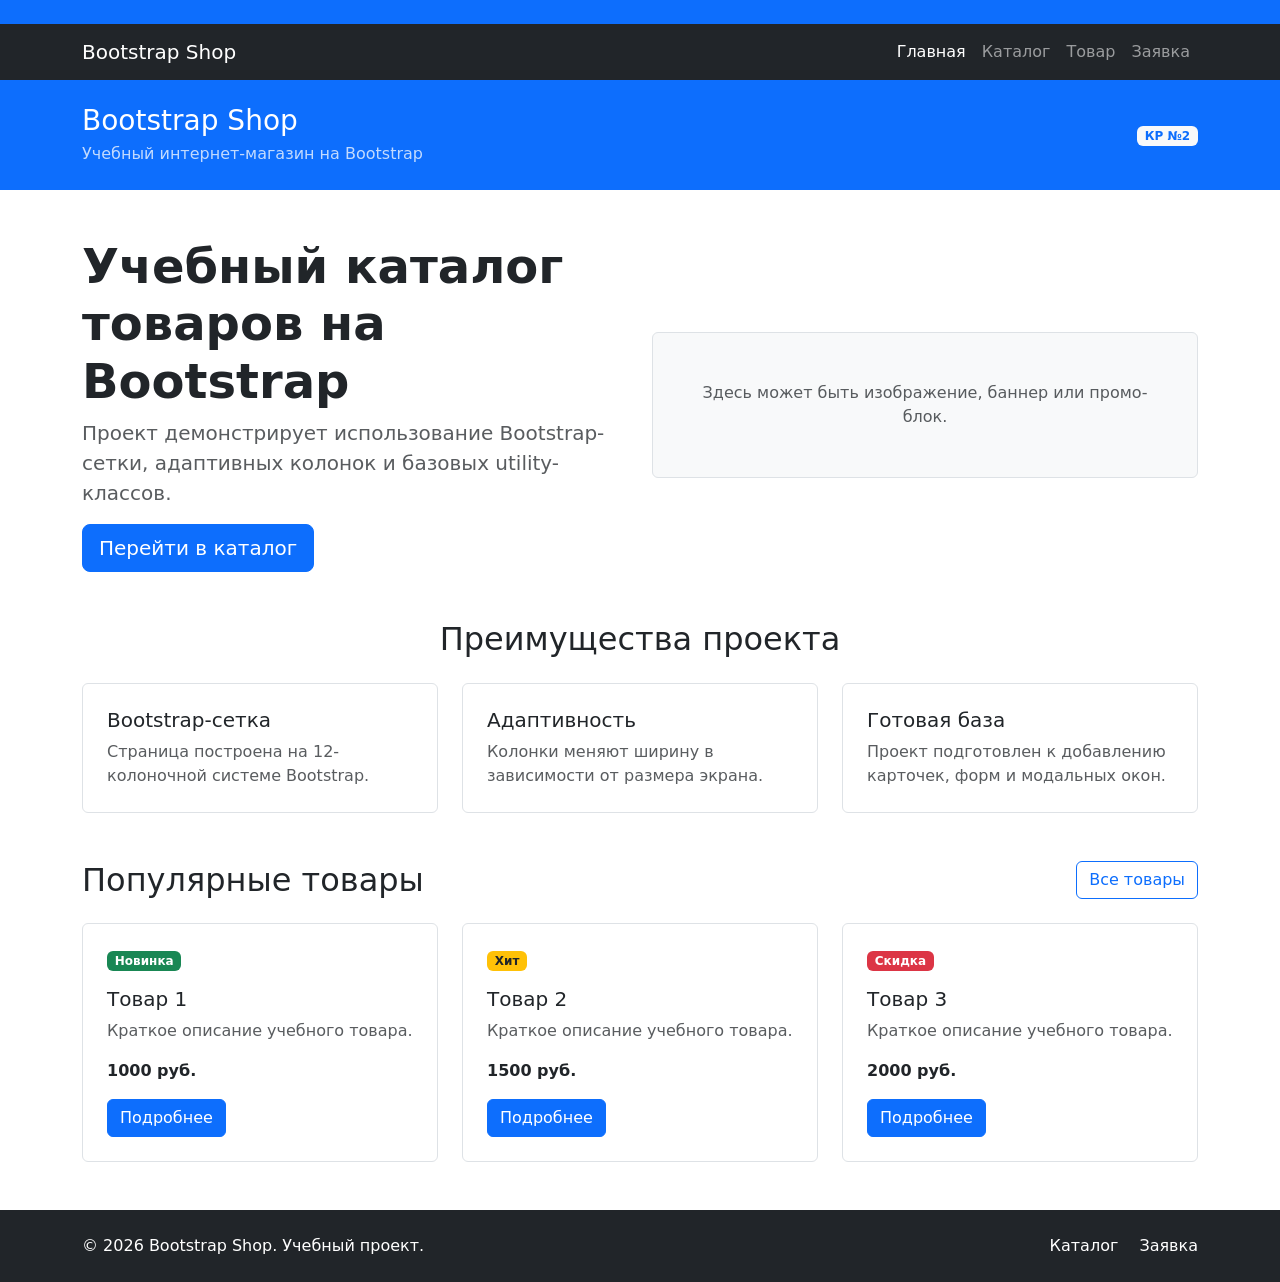
==== index.html @ 96092f1b "feat: initial commit" ====
<!DOCTYPE html>
<html lang="ru">
<head>
  <meta charset="UTF-8">
  <meta name="viewport" content="width=device-width, initial-scale=1.0">
  <title>Главная — Bootstrap Shop</title>

  <link
    href="https://cdn.jsdelivr.net/npm/bootstrap@5.3.3/dist/css/bootstrap.min.css"
    rel="stylesheet"
  >
  <link rel="stylesheet" href="css/custom.css">
</head>
<body>
  <header class="bg-primary text-white py-4">
    <!-- Навигация -->
    <nav class="navbar navbar-expand-lg navbar-dark bg-dark mb-4">
      <div class="container">
        <a class="navbar-brand" href="index.html">Bootstrap Shop</a>

        <button
          class="navbar-toggler"
          type="button"
          data-bs-toggle="collapse"
          data-bs-target="#mainNavbar"
          aria-controls="mainNavbar"
          aria-expanded="false"
          aria-label="Переключить навигацию"
        >
          <span class="navbar-toggler-icon"></span>
        </button>

        <div class="collapse navbar-collapse" id="mainNavbar">
          <ul class="navbar-nav ms-auto">
            <li class="nav-item">
              <a class="nav-link active" aria-current="page" href="index.html">
                Главная
              </a>
            </li>
            <li class="nav-item">
              <a class="nav-link" href="catalog.html">Каталог</a>
            </li>
            <li class="nav-item">
              <a class="nav-link" href="product.html">Товар</a>
            </li>
            <li class="nav-item">
              <a class="nav-link" href="order.html">Заявка</a>
            </li>
          </ul>
        </div>
      </div>
    </nav>

    <!-- Заголовок шапки -->
    <div class="container">
      <div class="row align-items-center">
        <div class="col-12 col-md-8">
          <h1 class="h3 mb-1">Bootstrap Shop</h1>
          <p class="mb-0 opacity-75">
            Учебный интернет-магазин на Bootstrap
          </p>
        </div>

        <div class="col-12 col-md-4 text-md-end mt-3 mt-md-0">
          <span class="badge bg-light text-primary">
            КР №2
          </span>
        </div>
      </div>
    </div>
  </header>

  <main>
    <section class="container my-5">
      <div class="row align-items-center g-4">
        <div class="col-12 col-lg-6">
          <h2 class="display-5 fw-bold">
            Учебный каталог товаров на Bootstrap
          </h2>
          <p class="lead text-muted">
            Проект демонстрирует использование Bootstrap-сетки,
            адаптивных колонок и базовых utility-классов.
          </p>
          <a class="btn btn-primary btn-lg" href="catalog.html">
            Перейти в каталог
          </a>
        </div>

        <div class="col-12 col-lg-6">
          <div class="p-5 bg-light border rounded text-center">
            <p class="mb-0 text-muted">
              Здесь может быть изображение, баннер или промо-блок.
            </p>
          </div>
        </div>
      </div>
    </section>

    <section class="container my-5">
      <h2 class="text-center mb-4">Преимущества проекта</h2>

      <div class="row g-4">
        <div class="col-12 col-md-4">
          <div class="p-4 border rounded h-100 bg-white">
            <h3 class="h5">Bootstrap-сетка</h3>
            <p class="mb-0 text-muted">
              Страница построена на 12-колоночной системе Bootstrap.
            </p>
          </div>
        </div>

        <div class="col-12 col-md-4">
          <div class="p-4 border rounded h-100 bg-white">
            <h3 class="h5">Адаптивность</h3>
            <p class="mb-0 text-muted">
              Колонки меняют ширину в зависимости от размера экрана.
            </p>
          </div>
        </div>

        <div class="col-12 col-md-4">
          <div class="p-4 border rounded h-100 bg-white">
            <h3 class="h5">Готовая база</h3>
            <p class="mb-0 text-muted">
              Проект подготовлен к добавлению карточек, форм и модальных окон.
            </p>
          </div>
        </div>
      </div>
    </section>

    <section class="container my-5">
      <div class="d-flex justify-content-between align-items-center mb-4">
        <h2 class="mb-0">Популярные товары</h2>
        <a class="btn btn-outline-primary" href="catalog.html">
          Все товары
        </a>
      </div>

      <div class="row g-4">
        <div class="col-12 col-md-6 col-lg-4">
          <div class="border rounded h-100 p-4">
            <span class="badge bg-success mb-3">Новинка</span>
            <h3 class="h5">Товар 1</h3>
            <p class="text-muted">
              Краткое описание учебного товара.
            </p>
            <p class="fw-bold mb-3">1000 руб.</p>
            <a class="btn btn-primary" href="product.html">
              Подробнее
            </a>
          </div>
        </div>

        <div class="col-12 col-md-6 col-lg-4">
          <div class="border rounded h-100 p-4">
            <span class="badge bg-warning text-dark mb-3">Хит</span>
            <h3 class="h5">Товар 2</h3>
            <p class="text-muted">
              Краткое описание учебного товара.
            </p>
            <p class="fw-bold mb-3">1500 руб.</p>
            <a class="btn btn-primary" href="product.html">
              Подробнее
            </a>
          </div>
        </div>

        <div class="col-12 col-md-6 col-lg-4">
          <div class="border rounded h-100 p-4">
            <span class="badge bg-danger mb-3">Скидка</span>
            <h3 class="h5">Товар 3</h3>
            <p class="text-muted">
              Краткое описание учебного товара.
            </p>
            <p class="fw-bold mb-3">2000 руб.</p>
            <a class="btn btn-primary" href="product.html">
              Подробнее
            </a>
          </div>
        </div>
      </div>
    </section>
  </main>

  <footer class="bg-dark text-white py-4 mt-5">
    <div class="container">
      <div class="row align-items-center g-3">
        <div class="col-12 col-md-6">
          <p class="mb-0">
            &copy; 2026 Bootstrap Shop. Учебный проект.
          </p>
        </div>

        <div class="col-12 col-md-6 text-md-end">
          <a class="text-white text-decoration-none me-3" href="catalog.html">
            Каталог
          </a>
          <a class="text-white text-decoration-none" href="order.html">
            Заявка
          </a>
        </div>
      </div>
    </div>
  </footer>

  <script
    src="https://cdn.jsdelivr.net/npm/bootstrap@5.3.3/dist/js/bootstrap.bundle.min.js">
  </script>
</body>
</html>
---- css/custom.css ----
body {
  min-height: 100vh;
}

.placeholder-box {
  min-height: 240px;
}
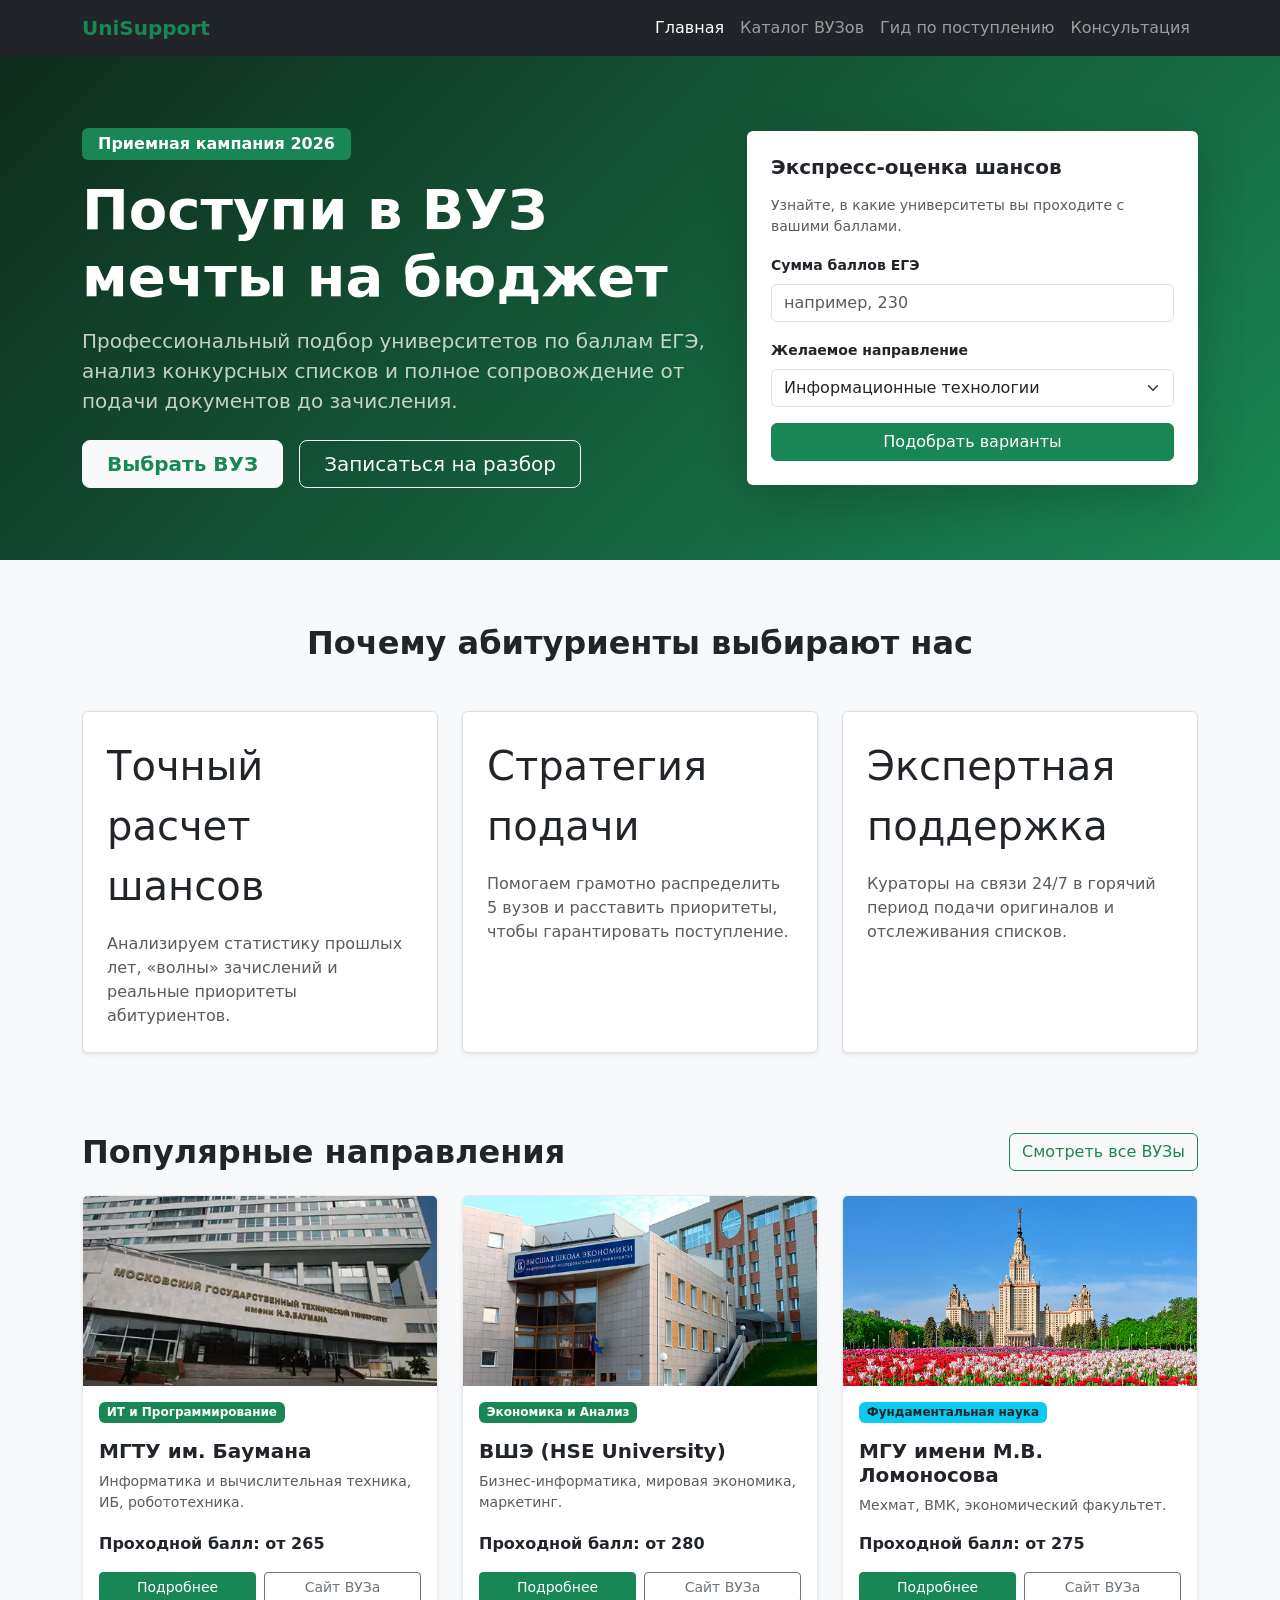
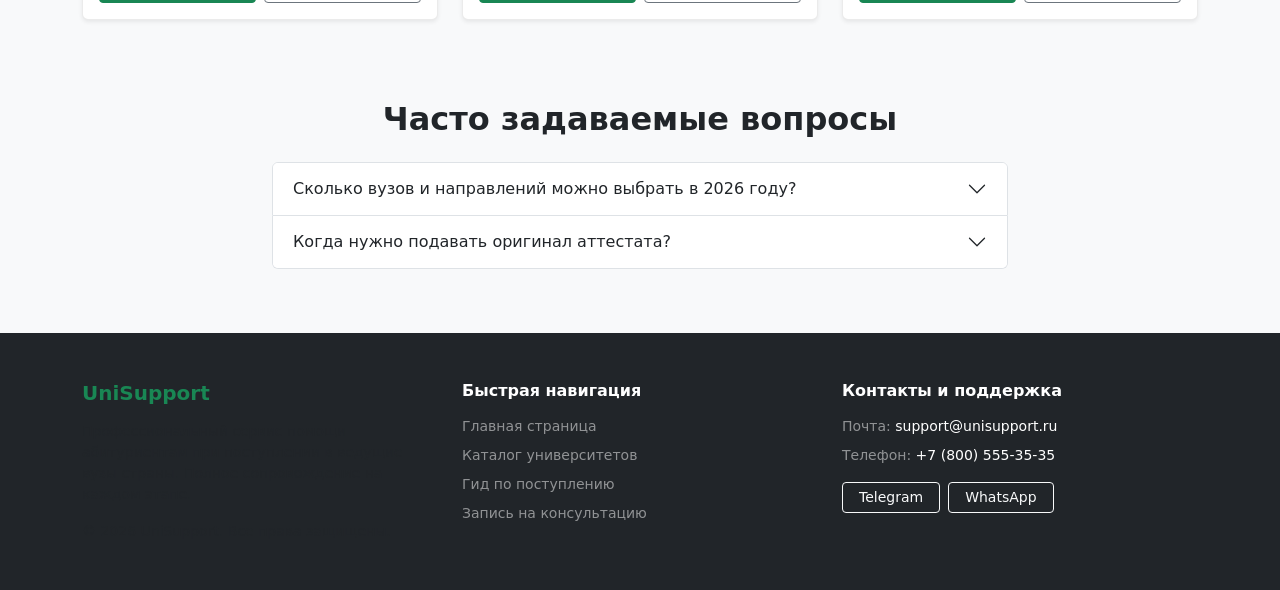
==== commit d2da572d: "huge update v1" ====
--- a/index.html
+++ b/index.html
@@ -3,7 +3,7 @@
 <head>
   <meta charset="UTF-8">
   <meta name="viewport" content="width=device-width, initial-scale=1.0">
-  <title>Главная — Bootstrap Shop</title>
+  <title>UniSupport — Сервис помощи абитуриентам</title>
 
   <link
     href="https://cdn.jsdelivr.net/npm/bootstrap@5.3.3/dist/css/bootstrap.min.css"
@@ -12,193 +12,238 @@
   <link rel="stylesheet" href="css/custom.css">
 </head>
 <body>
-  <header class="bg-primary text-white py-4">
-    <!-- Навигация -->
-    <nav class="navbar navbar-expand-lg navbar-dark bg-dark mb-4">
-      <div class="container">
-        <a class="navbar-brand" href="index.html">Bootstrap Shop</a>
-
-        <button
-          class="navbar-toggler"
-          type="button"
-          data-bs-toggle="collapse"
-          data-bs-target="#mainNavbar"
-          aria-controls="mainNavbar"
-          aria-expanded="false"
-          aria-label="Переключить навигацию"
-        >
-          <span class="navbar-toggler-icon"></span>
-        </button>
-
-        <div class="collapse navbar-collapse" id="mainNavbar">
-          <ul class="navbar-nav ms-auto">
-            <li class="nav-item">
-              <a class="nav-link active" aria-current="page" href="index.html">
-                Главная
-              </a>
-            </li>
-            <li class="nav-item">
-              <a class="nav-link" href="catalog.html">Каталог</a>
-            </li>
-            <li class="nav-item">
-              <a class="nav-link" href="product.html">Товар</a>
-            </li>
-            <li class="nav-item">
-              <a class="nav-link" href="order.html">Заявка</a>
-            </li>
-          </ul>
-        </div>
-      </div>
-    </nav>
-
-    <!-- Заголовок шапки -->
+  <!-- Навигация -->
+  <nav class="navbar navbar-expand-lg navbar-dark bg-dark sticky-top">
     <div class="container">
-      <div class="row align-items-center">
-        <div class="col-12 col-md-8">
-          <h1 class="h3 mb-1">Bootstrap Shop</h1>
-          <p class="mb-0 opacity-75">
-            Учебный интернет-магазин на Bootstrap
+      <a class="navbar-brand fw-bold text-success" href="index.html">UniSupport</a>
+
+      <button
+        class="navbar-toggler"
+        type="button"
+        data-bs-toggle="collapse"
+        data-bs-target="#mainNavbar"
+        aria-controls="mainNavbar"
+        aria-expanded="false"
+        aria-label="Переключить навигацию"
+      >
+        <span class="navbar-toggler-icon"></span>
+      </button>
+
+      <div class="collapse navbar-collapse" id="mainNavbar">
+        <ul class="navbar-nav ms-auto">
+          <li class="nav-item">
+            <a class="nav-link active" aria-current="page" href="index.html">Главная</a>
+          </li>
+          <li class="nav-item">
+            <a class="nav-link" href="catalog.html">Каталог ВУЗов</a>
+          </li>
+          <li class="nav-item">
+            <a class="nav-link" href="guide.html">Гид по поступлению</a>
+          </li>
+          <li class="nav-item">
+            <a class="nav-link" href="order.html">Консультация</a>
+          </li>
+        </ul>
+      </div>
+    </div>
+  </nav>
+
+  <!-- Hero-блок -->
+  <header class="site-header-custom text-white py-5">
+    <div class="container py-4">
+      <div class="row align-items-center g-4">
+        <div class="col-12 col-lg-7">
+          <span class="badge bg-success mb-3 px-3 py-2 fs-6">Приемная кампания 2026</span>
+          <h1 class="display-4 fw-bold mb-3">Поступи в ВУЗ мечты на бюджет</h1>
+          <p class="lead mb-4 opacity-75">
+            Профессиональный подбор университетов по баллам ЕГЭ, анализ конкурсных списков и полное сопровождение от подачи документов до зачисления.
           </p>
-        </div>
-
-        <div class="col-12 col-md-4 text-md-end mt-3 mt-md-0">
-          <span class="badge bg-light text-primary">
-            КР №2
-          </span>
+          <div class="d-flex gap-3">
+            <a class="btn btn-light btn-lg text-success fw-bold px-4" href="catalog.html">Выбрать ВУЗ</a>
+            <a class="btn btn-outline-light btn-lg px-4" href="order.html">Записаться на разбор</a>
+          </div>
+        </div>
+        <div class="col-12 col-lg-5">
+          <div class="p-4 bg-white text-dark rounded shadow-lg">
+            <h3 class="h5 fw-bold mb-3">Экспресс-оценка шансов</h3>
+            <p class="text-muted small">Узнайте, в какие университеты вы проходите с вашими баллами.</p>
+            <form action="catalog.html" method="GET">
+              <div class="mb-3">
+                <label for="ege-score" class="form-label small fw-bold">Сумма баллов ЕГЭ</label>
+                <input type="number" class="form-control" id="ege-score" placeholder="например, 230" required>
+              </div>
+              <div class="mb-3">
+                <label for="direction" class="form-label small fw-bold">Желаемое направление</label>
+                <select class="form-select" id="direction">
+                  <option selected>Информационные технологии</option>
+                  <option>Экономика и управление</option>
+                  <option>Инженерия и точные науки</option>
+                  <option>Медицина</option>
+                </select>
+              </div>
+              <button type="submit" class="btn btn-success w-100">Подобрать варианты</button>
+            </form>
+          </div>
         </div>
       </div>
     </div>
   </header>
 
   <main>
-    <section class="container my-5">
-      <div class="row align-items-center g-4">
-        <div class="col-12 col-lg-6">
-          <h2 class="display-5 fw-bold">
-            Учебный каталог товаров на Bootstrap
-          </h2>
-          <p class="lead text-muted">
-            Проект демонстрирует использование Bootstrap-сетки,
-            адаптивных колонок и базовых utility-классов.
-          </p>
-          <a class="btn btn-primary btn-lg" href="catalog.html">
-            Перейти в каталог
-          </a>
-        </div>
-
-        <div class="col-12 col-lg-6">
-          <div class="p-5 bg-light border rounded text-center">
-            <p class="mb-0 text-muted">
-              Здесь может быть изображение, баннер или промо-блок.
-            </p>
+    <!-- Преимущества -->
+    <section class="container my-5 py-3">
+      <h2 class="text-center mb-5 fw-bold">Почему абитуриенты выбирают нас</h2>
+      <div class="row g-4">
+        <div class="col-12 col-md-4">
+          <div class="p-4 border rounded h-100 bg-white shadow-sm">
+            <div class="fs-1 mb-3">Точный расчет шансов</div>
+            <h3 class="h5 fw-bold"></h3>
+            <p class="text-muted mb-0">Анализируем статистику прошлых лет, «волны» зачислений и реальные приоритеты абитуриентов.</p>
+          </div>
+        </div>
+        <div class="col-12 col-md-4">
+          <div class="p-4 border rounded h-100 bg-white shadow-sm">
+            <div class="fs-1 mb-3">Стратегия подачи</div>
+            <h3 class="h5 fw-bold"></h3>
+            <p class="text-muted mb-0">Помогаем грамотно распределить 5 вузов и расставить приоритеты, чтобы гарантировать поступление.</p>
+          </div>
+        </div>
+        <div class="col-12 col-md-4">
+          <div class="p-4 border rounded h-100 bg-white shadow-sm">
+            <div class="fs-1 mb-3">Экспертная поддержка</div>
+            <h3 class="h5 fw-bold"></h3>
+            <p class="text-muted mb-0">Кураторы на связи 24/7 в горячий период подачи оригиналов и отслеживания списков.</p>
           </div>
         </div>
       </div>
     </section>
 
-    <section class="container my-5">
-      <h2 class="text-center mb-4">Преимущества проекта</h2>
-
-      <div class="row g-4">
-        <div class="col-12 col-md-4">
-          <div class="p-4 border rounded h-100 bg-white">
-            <h3 class="h5">Bootstrap-сетка</h3>
-            <p class="mb-0 text-muted">
-              Страница построена на 12-колоночной системе Bootstrap.
-            </p>
-          </div>
-        </div>
-
-        <div class="col-12 col-md-4">
-          <div class="p-4 border rounded h-100 bg-white">
-            <h3 class="h5">Адаптивность</h3>
-            <p class="mb-0 text-muted">
-              Колонки меняют ширину в зависимости от размера экрана.
-            </p>
-          </div>
-        </div>
-
-        <div class="col-12 col-md-4">
-          <div class="p-4 border rounded h-100 bg-white">
-            <h3 class="h5">Готовая база</h3>
-            <p class="mb-0 text-muted">
-              Проект подготовлен к добавлению карточек, форм и модальных окон.
-            </p>
-          </div>
-        </div>
-      </div>
-    </section>
-
-    <section class="container my-5">
+    <!-- Популярные вузы (Превью) -->
+    <section class="container my-5 py-3">
       <div class="d-flex justify-content-between align-items-center mb-4">
-        <h2 class="mb-0">Популярные товары</h2>
-        <a class="btn btn-outline-primary" href="catalog.html">
-          Все товары
-        </a>
-      </div>
-
+        <h2 class="mb-0 fw-bold">Популярные направления</h2>
+        <a class="btn btn-outline-success" href="catalog.html">Смотреть все ВУЗы</a>
+      </div>
       <div class="row g-4">
         <div class="col-12 col-md-6 col-lg-4">
-          <div class="border rounded h-100 p-4">
-            <span class="badge bg-success mb-3">Новинка</span>
-            <h3 class="h5">Товар 1</h3>
-            <p class="text-muted">
-              Краткое описание учебного товара.
-            </p>
-            <p class="fw-bold mb-3">1000 руб.</p>
-            <a class="btn btn-primary" href="product.html">
-              Подробнее
-            </a>
-          </div>
-        </div>
-
+          <div class="card h-100 shadow-sm">
+            <img src="img/img1.png" class="card-img-top" alt="МГТУ им. Баумана">
+            <div class="card-body d-flex flex-column">
+              <span class="badge bg-success align-self-start mb-3">ИТ и Программирование</span>
+              <h3 class="card-title h5 fw-bold">МГТУ им. Баумана</h3>
+              <p class="card-text text-muted small">Информатика и вычислительная техника, ИБ, робототехника.</p>
+              <p class="fw-bold text-dark mt-auto mb-3">Проходной балл: от 265</p>
+              <div class="d-flex gap-2">
+                <a class="btn btn-success btn-sm w-50" href="product.html">Подробнее</a>
+                <a class="btn btn-outline-secondary btn-sm w-50" href="https://bmstu.ru" target="_blank">Сайт ВУЗа</a>
+              </div>
+            </div>
+          </div>
+        </div>
         <div class="col-12 col-md-6 col-lg-4">
-          <div class="border rounded h-100 p-4">
-            <span class="badge bg-warning text-dark mb-3">Хит</span>
-            <h3 class="h5">Товар 2</h3>
-            <p class="text-muted">
-              Краткое описание учебного товара.
-            </p>
-            <p class="fw-bold mb-3">1500 руб.</p>
-            <a class="btn btn-primary" href="product.html">
-              Подробнее
-            </a>
-          </div>
-        </div>
-
+          <div class="card h-100 shadow-sm">
+             <img src="img/img2.png" class="card-img-top" alt="ВШЭ">
+            <div class="card-body d-flex flex-column">
+              <span class="badge bg-primary align-self-start mb-3">Экономика и Анализ</span>
+              <h3 class="card-title h5 fw-bold">ВШЭ (HSE University)</h3>
+              <p class="card-text text-muted small">Бизнес-информатика, мировая экономика, маркетинг.</p>
+              <p class="fw-bold text-dark mt-auto mb-3">Проходной балл: от 280</p>
+              <div class="d-flex gap-2">
+                <a class="btn btn-success btn-sm w-50" href="product.html">Подробнее</a>
+                <a class="btn btn-outline-secondary btn-sm w-50" href="https://hse.ru" target="_blank">Сайт ВУЗа</a>
+              </div>
+            </div>
+          </div>
+        </div>
         <div class="col-12 col-md-6 col-lg-4">
-          <div class="border rounded h-100 p-4">
-            <span class="badge bg-danger mb-3">Скидка</span>
-            <h3 class="h5">Товар 3</h3>
-            <p class="text-muted">
-              Краткое описание учебного товара.
-            </p>
-            <p class="fw-bold mb-3">2000 руб.</p>
-            <a class="btn btn-primary" href="product.html">
-              Подробнее
-            </a>
+          <div class="card h-100 shadow-sm">
+            <img src="img/img3.png" class="card-img-top" alt="МГУ">
+            <div class="card-body d-flex flex-column">
+              <span class="badge bg-info text-dark align-self-start mb-3">Фундаментальная наука</span>
+              <h3 class="card-title h5 fw-bold">МГУ имени М.В. Ломоносова</h3>
+              <p class="card-text text-muted small">Мехмат, ВМК, экономический факультет.</p>
+              <p class="fw-bold text-dark mt-auto mb-3">Проходной балл: от 275</p>
+              <div class="d-flex gap-2">
+                <a class="btn btn-success btn-sm w-50" href="product.html">Подробнее</a>
+                <a class="btn btn-outline-secondary btn-sm w-50" href="https://msu.ru" target="_blank">Сайт ВУЗа</a>
+              </div>
+            </div>
+          </div>
+        </div>
+      </div>
+    </section>
+
+    <!-- Блок FAQ (Аккордеон) -->
+ <!-- Блок FAQ (Аккордеон, закрыт по умолчанию) -->
+    <section class="container my-5 py-3">
+      <h2 class="text-center mb-4 fw-bold">Часто задаваемые вопросы</h2>
+      <div class="row justify-content-center">
+        <div class="col-12 col-lg-8">
+          <div class="accordion" id="faqAccordion">
+            <div class="accordion-item">
+              <h3 class="accordion-header">
+                <button class="accordion-button collapsed" type="button" data-bs-toggle="collapse" data-bs-target="#faqOne" aria-expanded="false" aria-controls="faqOne">
+                  Сколько вузов и направлений можно выбрать в 2026 году?
+                </button>
+              </h3>
+              <div id="faqOne" class="accordion-collapse collapse" data-bs-parent="#faqAccordion">
+                <div class="accordion-body">
+                  Вы можете подать документы максимум в 5 вузов, а внутри каждого вуза выбрать до нескольких направлений подготовки (точное число устанавливается конкретным университетом).
+                </div>
+              </div>
+            </div>
+            <div class="accordion-item">
+              <h3 class="accordion-header">
+                <button class="accordion-button collapsed" type="button" data-bs-toggle="collapse" data-bs-target="#faqTwo" aria-expanded="false" aria-controls="faqTwo">
+                  Когда нужно подавать оригинал аттестата?
+                </button>
+              </h3>
+              <div id="faqTwo" class="accordion-collapse collapse" data-bs-parent="#faqAccordion">
+                <div class="accordion-body">
+                  Оригинал аттестата или отметка о предоставлении оригинала на Госуслугах должны быть поданы в приоритетный этап зачисления (обычно до конца июля).
+                </div>
+              </div>
+            </div>
           </div>
         </div>
       </div>
     </section>
   </main>
 
-  <footer class="bg-dark text-white py-4 mt-5">
+  <footer class="bg-dark text-white py-5 mt-5">
     <div class="container">
-      <div class="row align-items-center g-3">
-        <div class="col-12 col-md-6">
-          <p class="mb-0">
-            &copy; 2026 Bootstrap Shop. Учебный проект.
+      <div class="row g-4">
+        <!-- О проекте -->
+        <div class="col-12 col-md-4">
+          <h5 class="text-success fw-bold mb-3">UniSupport</h5>
+          <p class="text-muted small mb-3">
+            Профессиональный сервис помощи абитуриентам при поступлении в ведущие вузы страны. Полное сопровождение на каждом этапе.
           </p>
-        </div>
-
-        <div class="col-12 col-md-6 text-md-end">
-          <a class="text-white text-decoration-none me-3" href="catalog.html">
-            Каталог
-          </a>
-          <a class="text-white text-decoration-none" href="order.html">
-            Заявка
-          </a>
+          <p class="text-muted small mb-0">&copy; 2026 UniSupport. Все права защищены.</p>
+        </div>
+
+        <!-- Навигация -->
+        <div class="col-12 col-md-4">
+          <h5 class="fw-bold mb-3 h6">Быстрая навигация</h5>
+          <ul class="list-unstyled small mb-0">
+            <li class="mb-2"><a class="text-white-50 text-decoration-none" href="index.html">Главная страница</a></li>
+            <li class="mb-2"><a class="text-white-50 text-decoration-none" href="catalog.html">Каталог университетов</a></li>
+            <li class="mb-2"><a class="text-white-50 text-decoration-none" href="guide.html">Гид по поступлению</a></li>
+            <li class="mb-2"><a class="text-white-50 text-decoration-none" href="order.html">Запись на консультацию</a></li>
+          </ul>
+        </div>
+
+        <!-- Контакты и мессенджеры -->
+        <div class="col-12 col-md-4">
+          <h5 class="fw-bold mb-3 h6">Контакты и поддержка</h5>
+          <ul class="list-unstyled small text-white-50 mb-3">
+            <li class="mb-2">Почта: <a href="mailto:support@unisupport.ru" class="text-white text-decoration-none">support@unisupport.ru</a></li>
+            <li class="mb-2">Телефон: <a href="tel:78005553535" class="text-white text-decoration-none">+7 (800) 555-35-35</a></li>
+          </ul>
+          <div class="d-flex gap-2">
+            <a href="https://t.me/unisupport" target="_blank" class="btn btn-outline-light btn-sm px-3">Telegram</a>
+            <a href="https://whatsapp.com" target="_blank" class="btn btn-outline-light btn-sm px-3">WhatsApp</a>
+          </div>
         </div>
       </div>
     </div>
@@ -208,4 +253,4 @@
     src="https://cdn.jsdelivr.net/npm/bootstrap@5.3.3/dist/js/bootstrap.bundle.min.js">
   </script>
 </body>
-</html>+</html>
--- a/css/custom.css
+++ b/css/custom.css
@@ -1,7 +1,42 @@
+
+:root {
+  --bs-primary: #198754; /* Изумрудный акцент вместо стандартного синего */
+  --bs-primary-rgb: 25, 135, 84;
+}
+
 body {
   min-height: 100vh;
+  background-color: #f8f9fa;
+  color: #212529;
+  font-family: system-ui, -apple-system, "Segoe UI", Roboto, "Helvetica Neue", Arial, sans-serif;
 }
 
-.placeholder-box {
-  min-height: 240px;
+.card {
+  border: 1px solid rgba(0, 0, 0, 0.08);
+  transition: transform 0.2s ease-in-out, box-shadow 0.2s ease-in-out;
 }
+
+.card:hover {
+  transform: translateY(-3px);
+  box-shadow: 0 .5rem 1rem rgba(0, 0, 0, 0.08) !important;
+}
+
+/* Стилизация шапки под строгий академический стиль */
+.site-header-custom {
+  background: linear-gradient(135deg, #0f2c1d 0%, #198754 100%);
+}
+
+/* Фиксированная высота и аккуратное кадрирование картинок */
+.card-img-top {
+  height: 190px;
+  object-fit: cover;
+}
+
+/* Липкий сайдбар с фильтрами для больших экранов */
+@media (min-width: 992px) {
+  .sticky-sidebar {
+    position: sticky;
+    top: 90px; /* отступ сверху под шапку с учетом navbar */
+    z-index: 10;
+  }
+}
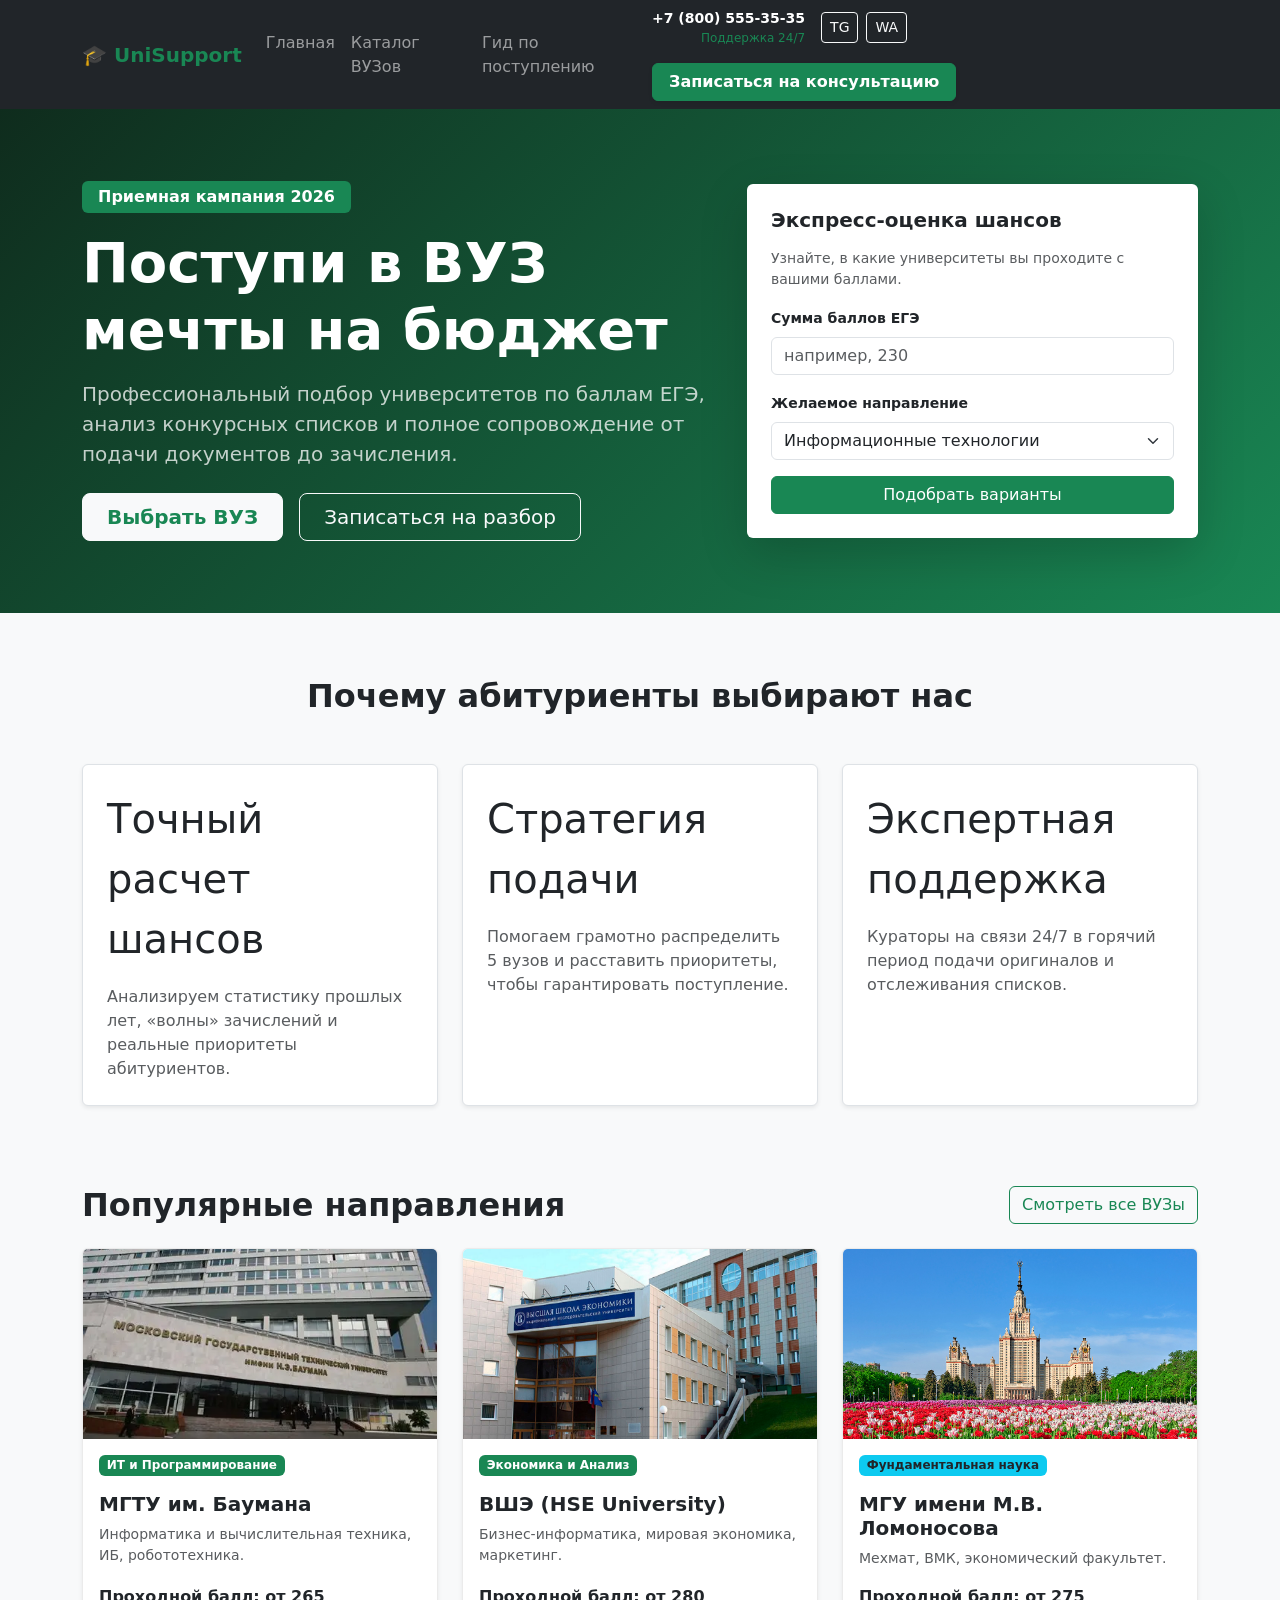
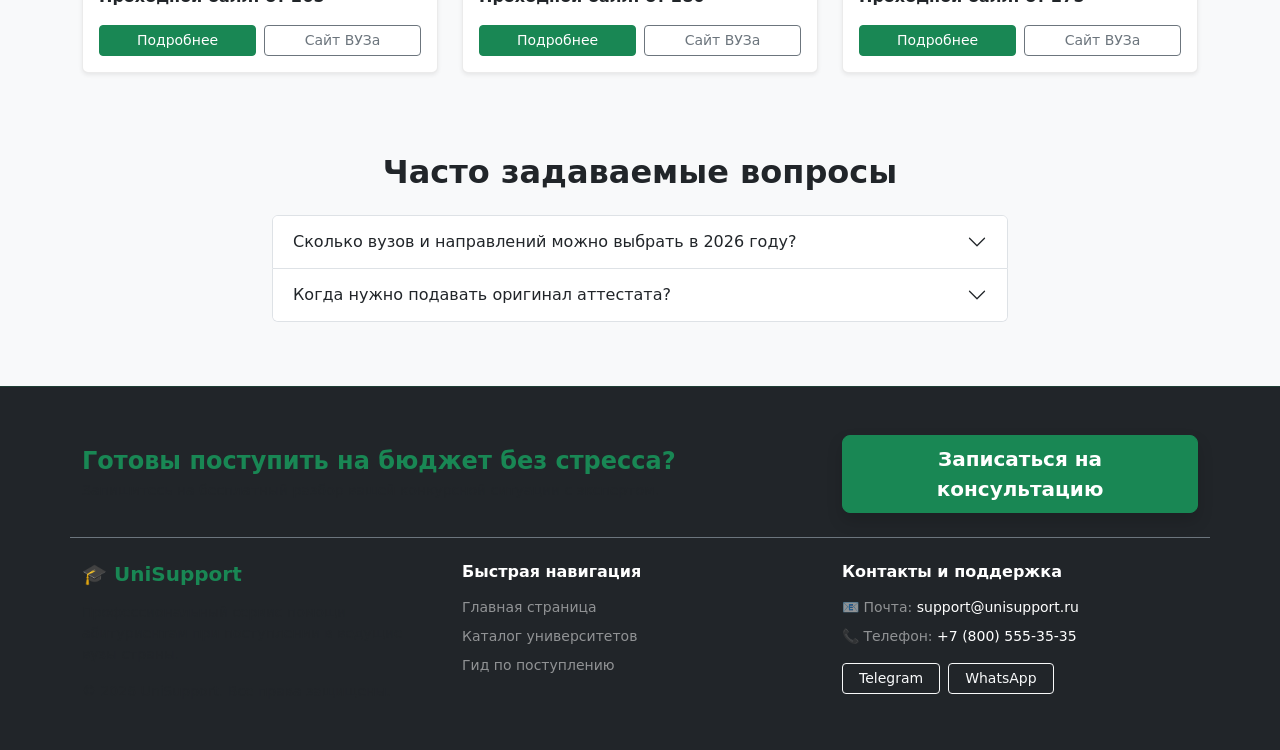
==== commit 0fc17716: "images work + footer/header update" ====
--- a/index.html
+++ b/index.html
@@ -2,6 +2,7 @@
 <html lang="ru">
 <head>
   <meta charset="UTF-8">
+  <title>Главная — UniSupport</title>
   <meta name="viewport" content="width=device-width, initial-scale=1.0">
   <title>UniSupport — Сервис помощи абитуриентам</title>
 
@@ -14,40 +15,44 @@
 <body>
   <!-- Навигация -->
   <nav class="navbar navbar-expand-lg navbar-dark bg-dark sticky-top">
-    <div class="container">
-      <a class="navbar-brand fw-bold text-success" href="index.html">UniSupport</a>
-
-      <button
-        class="navbar-toggler"
-        type="button"
-        data-bs-toggle="collapse"
-        data-bs-target="#mainNavbar"
-        aria-controls="mainNavbar"
-        aria-expanded="false"
-        aria-label="Переключить навигацию"
-      >
-        <span class="navbar-toggler-icon"></span>
-      </button>
-
-      <div class="collapse navbar-collapse" id="mainNavbar">
-        <ul class="navbar-nav ms-auto">
-          <li class="nav-item">
-            <a class="nav-link active" aria-current="page" href="index.html">Главная</a>
-          </li>
-          <li class="nav-item">
-            <a class="nav-link" href="catalog.html">Каталог ВУЗов</a>
-          </li>
-          <li class="nav-item">
-            <a class="nav-link" href="guide.html">Гид по поступлению</a>
-          </li>
-          <li class="nav-item">
-            <a class="nav-link" href="order.html">Консультация</a>
-          </li>
-        </ul>
-      </div>
-    </div>
-  </nav>
-
+  <div class="container">
+    <a class="navbar-brand fw-bold text-success" href="index.html">🎓 UniSupport</a>
+
+    <button
+      class="navbar-toggler"
+      type="button"
+      data-bs-toggle="collapse"
+      data-bs-target="#mainNavbar"
+      aria-controls="mainNavbar"
+      aria-expanded="false"
+      aria-label="Переключить навигацию"
+    >
+      <span class="navbar-toggler-icon"></span>
+    </button>
+
+    <div class="collapse navbar-collapse" id="mainNavbar">
+      <!-- Ссылки меню -->
+      <ul class="navbar-nav me-auto mb-2 mb-lg-0">
+        <li class="nav-item"><a class="nav-link" href="index.html">Главная</a></li>
+        <li class="nav-item"><a class="nav-link" href="catalog.html">Каталог ВУЗов</a></li>
+        <li class="nav-item"><a class="nav-link" href="guide.html">Гид по поступлению</a></li>
+      </ul>
+
+      <!-- Вынесенные контакты и выделенная кнопка записи -->
+      <div class="d-flex align-items-center gap-3 flex-wrap">
+        <div class="d-none d-xl-flex flex-column text-end small">
+          <a href="tel:78005553535" class="text-white text-decoration-none fw-bold">+7 (800) 555-35-35</a>
+          <span class="text-success" style="font-size: 0.75rem;">Поддержка 24/7</span>
+        </div>
+        <div class="d-flex gap-2">
+          <a href="https://t.me/unisupport" target="_blank" class="btn btn-outline-light btn-sm">TG</a>
+          <a href="https://whatsapp.com" target="_blank" class="btn btn-outline-light btn-sm">WA</a>
+        </div>
+        <a href="order.html" class="btn btn-success fw-bold px-3 shadow-sm animate-pulse">Записаться на консультацию</a>
+      </div>
+    </div>
+  </div>
+</nav>
   <!-- Hero-блок -->
   <header class="site-header-custom text-white py-5">
     <div class="container py-4">
@@ -210,44 +215,50 @@
     </section>
   </main>
 
-  <footer class="bg-dark text-white py-5 mt-5">
-    <div class="container">
-      <div class="row g-4">
-        <!-- О проекте -->
-        <div class="col-12 col-md-4">
-          <h5 class="text-success fw-bold mb-3">UniSupport</h5>
-          <p class="text-muted small mb-3">
-            Профессиональный сервис помощи абитуриентам при поступлении в ведущие вузы страны. Полное сопровождение на каждом этапе.
-          </p>
-          <p class="text-muted small mb-0">&copy; 2026 UniSupport. Все права защищены.</p>
-        </div>
-
-        <!-- Навигация -->
-        <div class="col-12 col-md-4">
-          <h5 class="fw-bold mb-3 h6">Быстрая навигация</h5>
-          <ul class="list-unstyled small mb-0">
-            <li class="mb-2"><a class="text-white-50 text-decoration-none" href="index.html">Главная страница</a></li>
-            <li class="mb-2"><a class="text-white-50 text-decoration-none" href="catalog.html">Каталог университетов</a></li>
-            <li class="mb-2"><a class="text-white-50 text-decoration-none" href="guide.html">Гид по поступлению</a></li>
-            <li class="mb-2"><a class="text-white-50 text-decoration-none" href="order.html">Запись на консультацию</a></li>
-          </ul>
-        </div>
-
-        <!-- Контакты и мессенджеры -->
-        <div class="col-12 col-md-4">
-          <h5 class="fw-bold mb-3 h6">Контакты и поддержка</h5>
-          <ul class="list-unstyled small text-white-50 mb-3">
-            <li class="mb-2">Почта: <a href="mailto:support@unisupport.ru" class="text-white text-decoration-none">support@unisupport.ru</a></li>
-            <li class="mb-2">Телефон: <a href="tel:78005553535" class="text-white text-decoration-none">+7 (800) 555-35-35</a></li>
-          </ul>
-          <div class="d-flex gap-2">
-            <a href="https://t.me/unisupport" target="_blank" class="btn btn-outline-light btn-sm px-3">Telegram</a>
-            <a href="https://whatsapp.com" target="_blank" class="btn btn-outline-light btn-sm px-3">WhatsApp</a>
-          </div>
-        </div>
-      </div>
-    </div>
-  </footer>
+<footer class="bg-dark text-white py-5 mt-5 border-top border-success border-opacity-25">
+  <div class="container">
+    <div class="row g-4 align-items-center mb-4 pb-4 border-bottom border-secondary">
+      <div class="col-12 col-lg-8">
+        <h4 class="fw-bold text-success mb-1">Готовы поступить на бюджет без стресса?</h4>
+        <p class="text-muted small mb-0">Запишитесь на бесплатный разбор вашей конкурсной ситуации с экспертом.</p>
+      </div>
+      <div class="col-12 col-lg-4 text-lg-end">
+        <a href="order.html" class="btn btn-success btn-lg px-4 fw-bold shadow">Записаться на консультацию</a>
+      </div>
+    </div>
+
+    <div class="row g-4">
+      <div class="col-12 col-md-4">
+        <h5 class="text-success fw-bold mb-3">🎓 UniSupport</h5>
+        <p class="text-muted small mb-3">
+          Профессиональный сервис помощи абитуриентам при поступлении в ведущие вузы страны.
+        </p>
+        <p class="text-muted small mb-0">&copy; 2026 UniSupport. Все права защищены.</p>
+      </div>
+
+      <div class="col-12 col-md-4">
+        <h5 class="fw-bold mb-3 h6">Быстрая навигация</h5>
+        <ul class="list-unstyled small mb-0">
+          <li class="mb-2"><a class="text-white-50 text-decoration-none" href="index.html">Главная страница</a></li>
+          <li class="mb-2"><a class="text-white-50 text-decoration-none" href="catalog.html">Каталог университетов</a></li>
+          <li class="mb-2"><a class="text-white-50 text-decoration-none" href="guide.html">Гид по поступлению</a></li>
+        </ul>
+      </div>
+
+      <div class="col-12 col-md-4">
+        <h5 class="fw-bold mb-3 h6">Контакты и поддержка</h5>
+        <ul class="list-unstyled small text-white-50 mb-3">
+          <li class="mb-2">📧 Почта: <a href="mailto:support@unisupport.ru" class="text-white text-decoration-none">support@unisupport.ru</a></li>
+          <li class="mb-2">📞 Телефон: <a href="tel:78005553535" class="text-white text-decoration-none">+7 (800) 555-35-35</a></li>
+        </ul>
+        <div class="d-flex gap-2">
+          <a href="https://t.me/unisupport" target="_blank" class="btn btn-outline-light btn-sm px-3">Telegram</a>
+          <a href="https://whatsapp.com" target="_blank" class="btn btn-outline-light btn-sm px-3">WhatsApp</a>
+        </div>
+      </div>
+    </div>
+  </div>
+</footer>
 
   <script
     src="https://cdn.jsdelivr.net/npm/bootstrap@5.3.3/dist/js/bootstrap.bundle.min.js">
--- a/css/custom.css
+++ b/css/custom.css
@@ -39,4 +39,21 @@
     top: 90px; /* отступ сверху под шапку с учетом navbar */
     z-index: 10;
   }
+}
+/* Контейнер для иллюстрации с фиксированной высотой и светлым фоном */
+.card-img-container {
+  height: 170px;
+  background-color: #f8f9fa;
+  display: flex;
+  align-items: center;
+  justify-content: center;
+  overflow: hidden;
+  padding: 15px;
+}
+
+/* Сама иллюстрация вписывается целиком без обрезания */
+.card-img-top-guide {
+  max-height: 100%;
+  max-width: 100%;
+  object-fit: contain;
 }
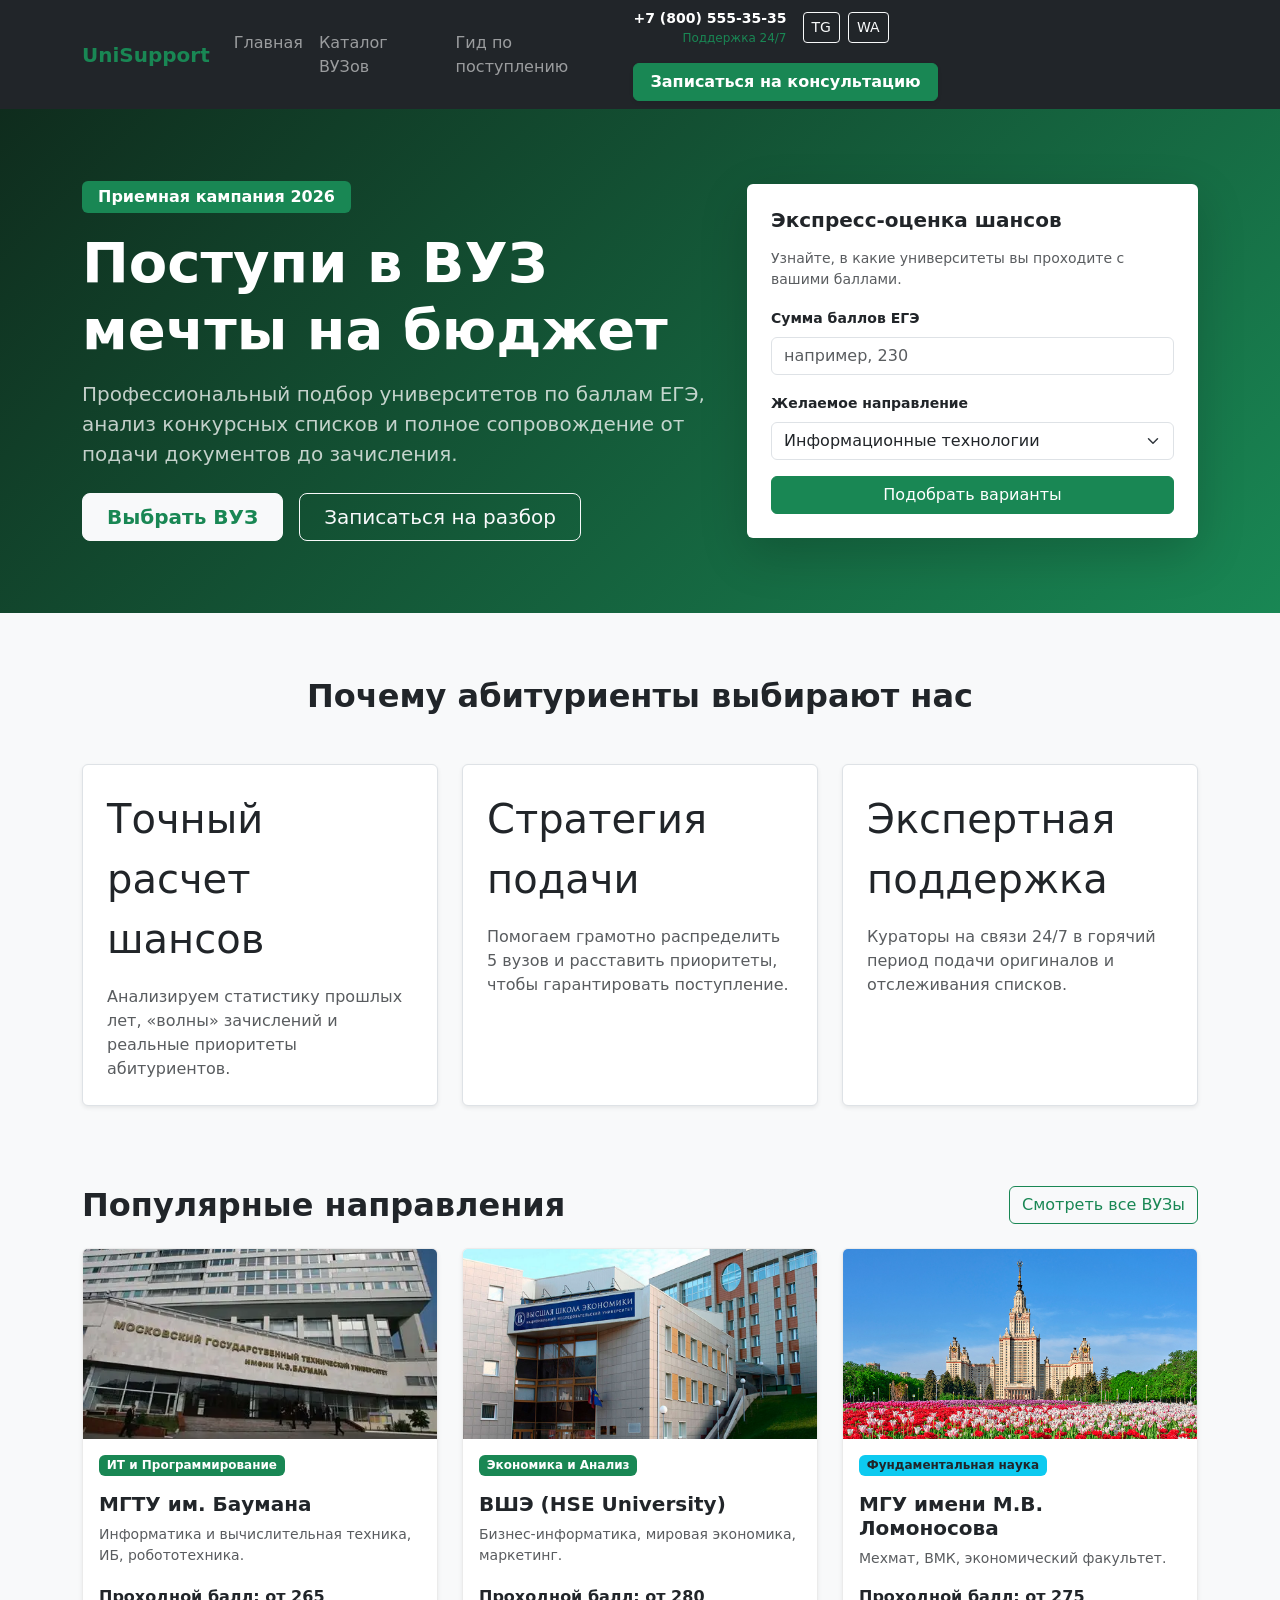
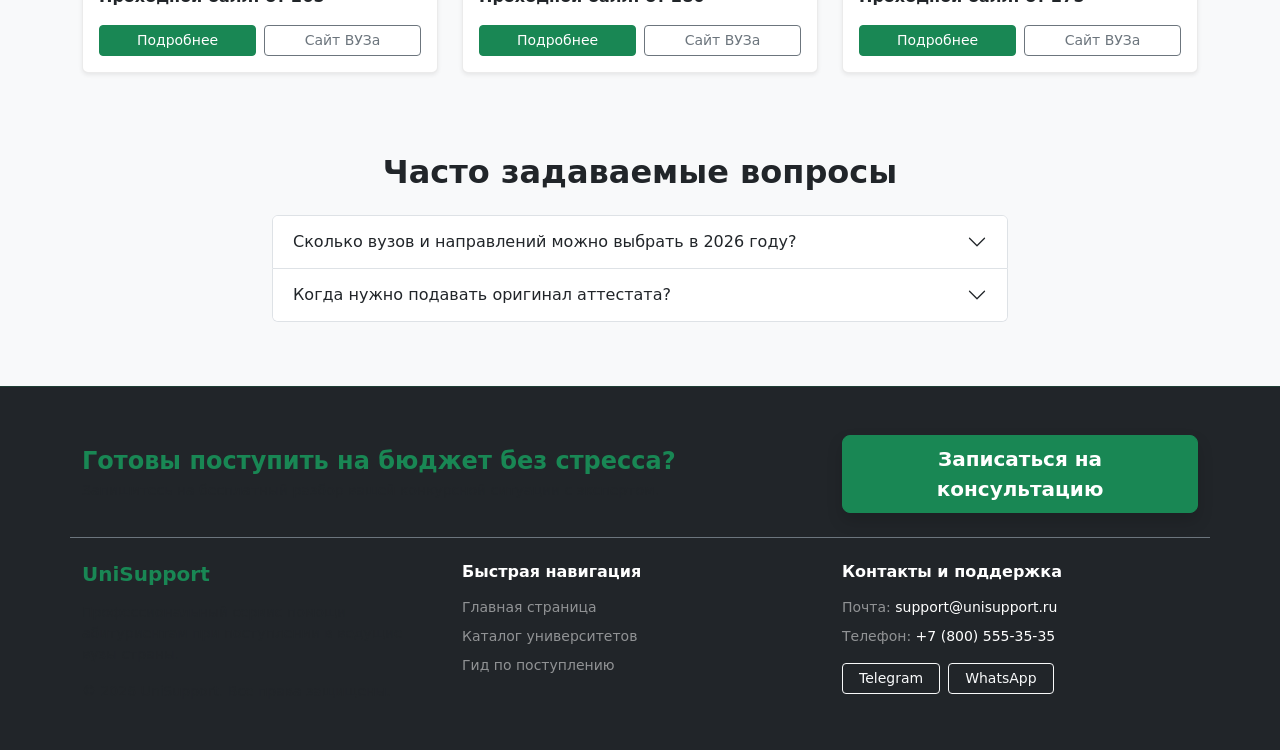
==== commit cba19e10: "Update index.html" ====
--- a/index.html
+++ b/index.html
@@ -16,7 +16,7 @@
   <!-- Навигация -->
   <nav class="navbar navbar-expand-lg navbar-dark bg-dark sticky-top">
   <div class="container">
-    <a class="navbar-brand fw-bold text-success" href="index.html">🎓 UniSupport</a>
+    <a class="navbar-brand fw-bold text-success" href="index.html">UniSupport</a>
 
     <button
       class="navbar-toggler"
@@ -229,7 +229,7 @@
 
     <div class="row g-4">
       <div class="col-12 col-md-4">
-        <h5 class="text-success fw-bold mb-3">🎓 UniSupport</h5>
+        <h5 class="text-success fw-bold mb-3">UniSupport</h5>
         <p class="text-muted small mb-3">
           Профессиональный сервис помощи абитуриентам при поступлении в ведущие вузы страны.
         </p>
@@ -248,8 +248,8 @@
       <div class="col-12 col-md-4">
         <h5 class="fw-bold mb-3 h6">Контакты и поддержка</h5>
         <ul class="list-unstyled small text-white-50 mb-3">
-          <li class="mb-2">📧 Почта: <a href="mailto:support@unisupport.ru" class="text-white text-decoration-none">support@unisupport.ru</a></li>
-          <li class="mb-2">📞 Телефон: <a href="tel:78005553535" class="text-white text-decoration-none">+7 (800) 555-35-35</a></li>
+          <li class="mb-2">Почта: <a href="mailto:support@unisupport.ru" class="text-white text-decoration-none">support@unisupport.ru</a></li>
+          <li class="mb-2">Телефон: <a href="tel:78005553535" class="text-white text-decoration-none">+7 (800) 555-35-35</a></li>
         </ul>
         <div class="d-flex gap-2">
           <a href="https://t.me/unisupport" target="_blank" class="btn btn-outline-light btn-sm px-3">Telegram</a>
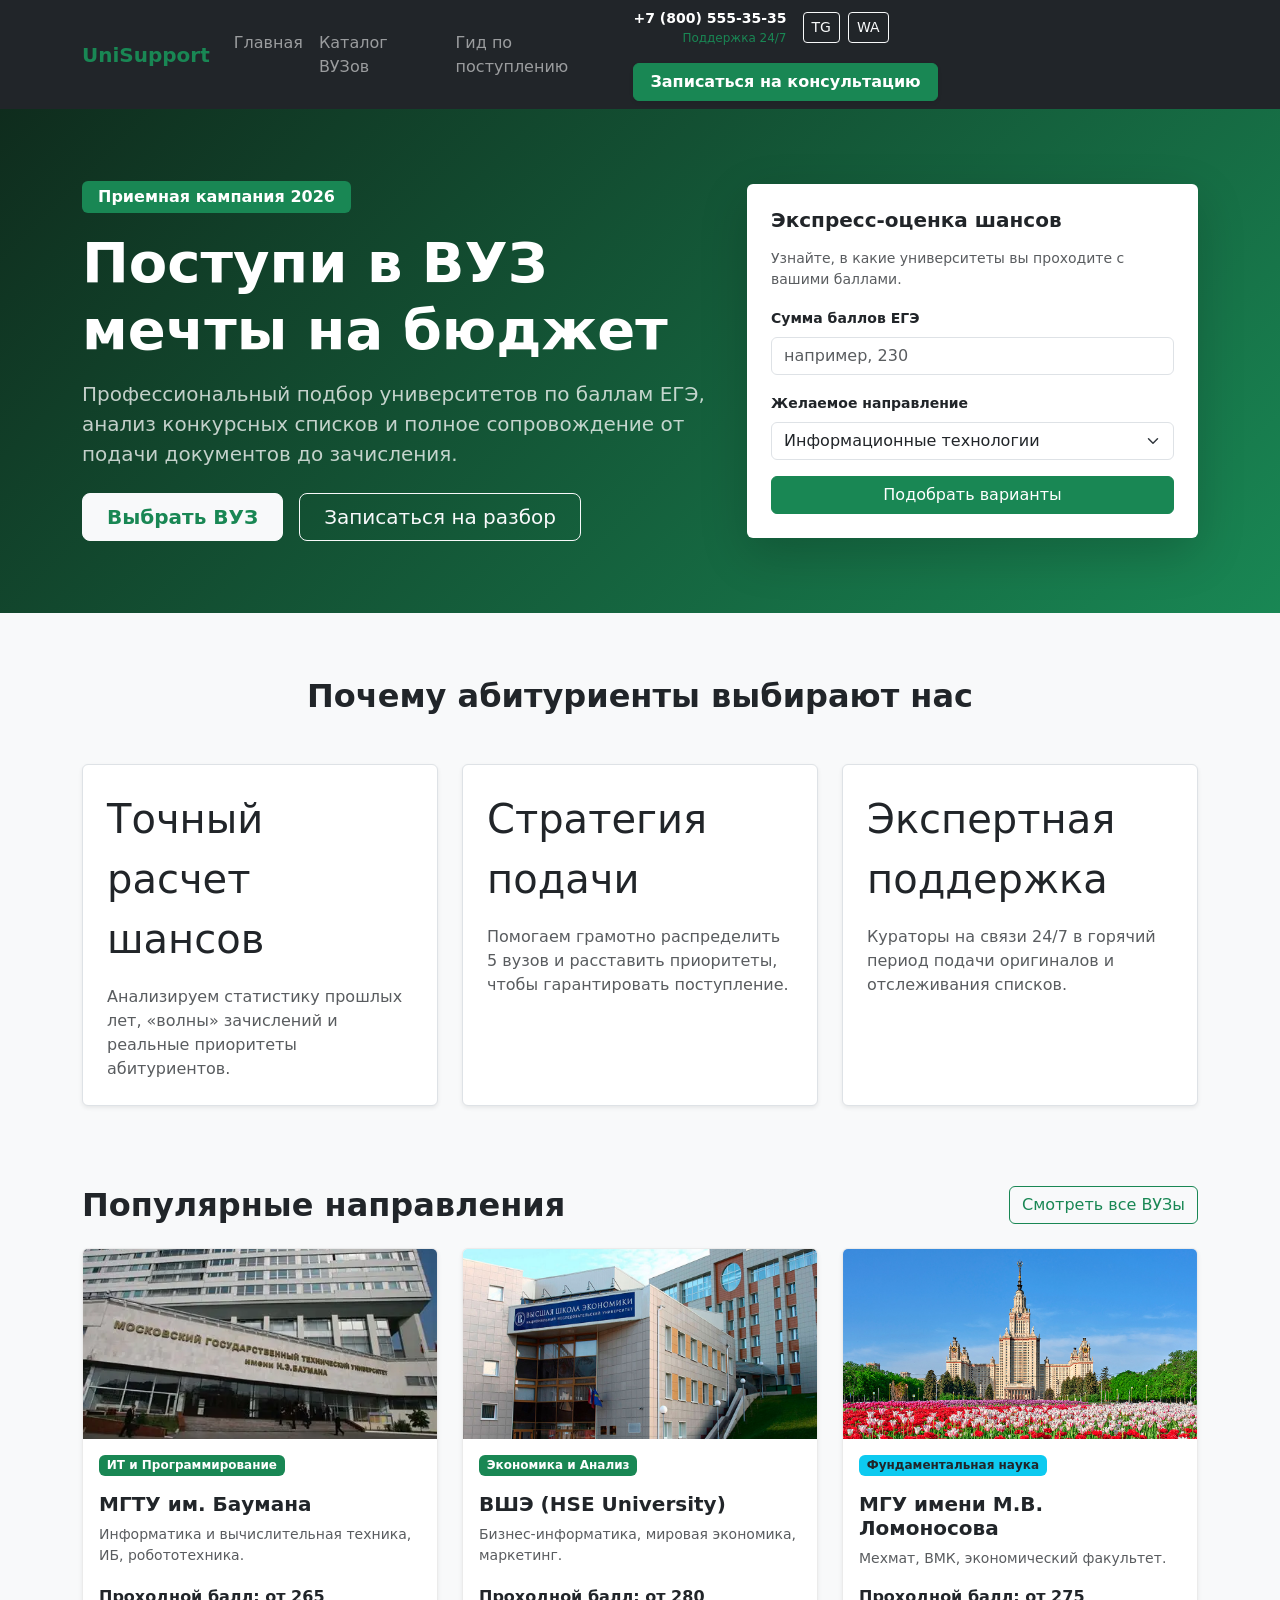
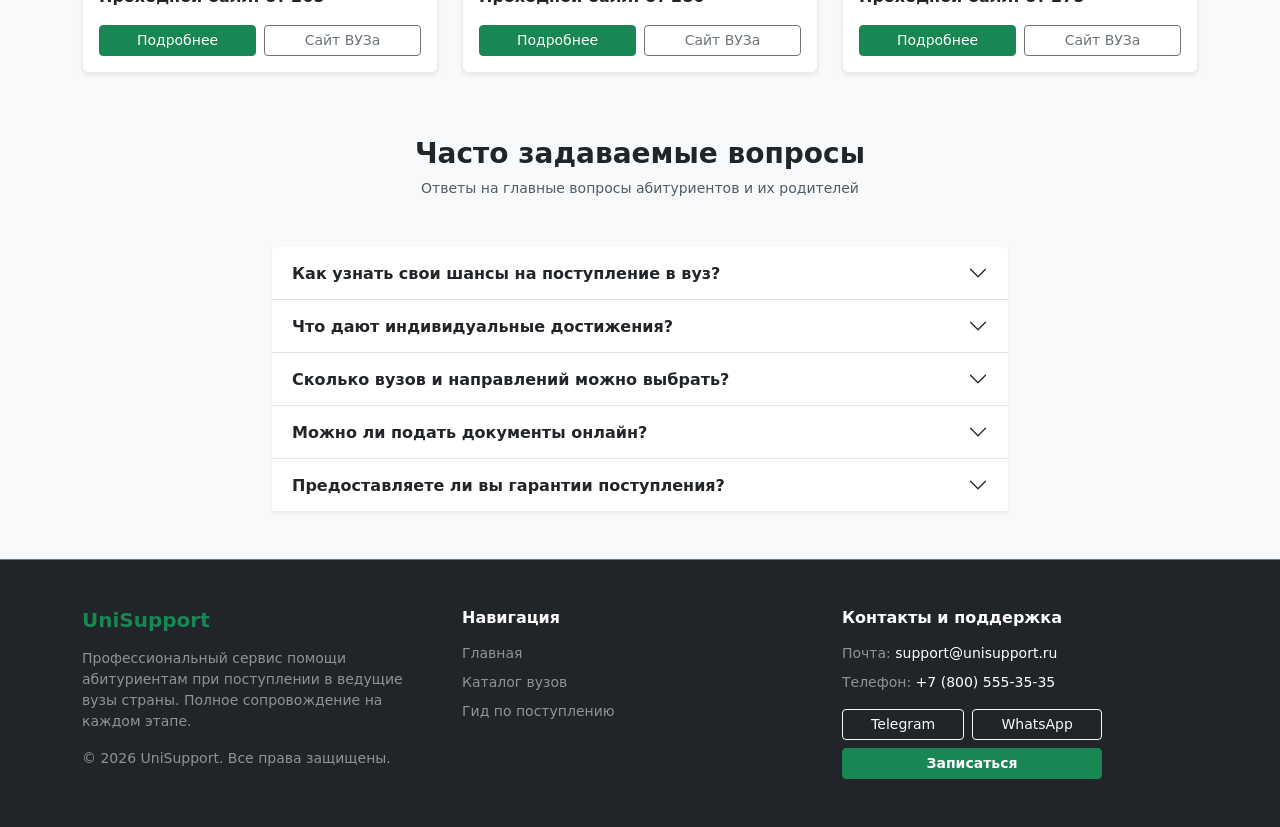
==== commit 87decbcd: "footer refactor" ====
--- a/index.html
+++ b/index.html
@@ -180,85 +180,137 @@
 
     <!-- Блок FAQ (Аккордеон) -->
  <!-- Блок FAQ (Аккордеон, закрыт по умолчанию) -->
-    <section class="container my-5 py-3">
-      <h2 class="text-center mb-4 fw-bold">Часто задаваемые вопросы</h2>
-      <div class="row justify-content-center">
-        <div class="col-12 col-lg-8">
-          <div class="accordion" id="faqAccordion">
-            <div class="accordion-item">
-              <h3 class="accordion-header">
-                <button class="accordion-button collapsed" type="button" data-bs-toggle="collapse" data-bs-target="#faqOne" aria-expanded="false" aria-controls="faqOne">
-                  Сколько вузов и направлений можно выбрать в 2026 году?
-                </button>
-              </h3>
-              <div id="faqOne" class="accordion-collapse collapse" data-bs-parent="#faqAccordion">
-                <div class="accordion-body">
-                  Вы можете подать документы максимум в 5 вузов, а внутри каждого вуза выбрать до нескольких направлений подготовки (точное число устанавливается конкретным университетом).
-                </div>
-              </div>
-            </div>
-            <div class="accordion-item">
-              <h3 class="accordion-header">
-                <button class="accordion-button collapsed" type="button" data-bs-toggle="collapse" data-bs-target="#faqTwo" aria-expanded="false" aria-controls="faqTwo">
-                  Когда нужно подавать оригинал аттестата?
-                </button>
-              </h3>
-              <div id="faqTwo" class="accordion-collapse collapse" data-bs-parent="#faqAccordion">
-                <div class="accordion-body">
-                  Оригинал аттестата или отметка о предоставлении оригинала на Госуслугах должны быть поданы в приоритетный этап зачисления (обычно до конца июля).
-                </div>
-              </div>
-            </div>
-          </div>
-        </div>
-      </div>
-    </section>
-  </main>
-
-<footer class="bg-dark text-white py-5 mt-5 border-top border-success border-opacity-25">
-  <div class="container">
-    <div class="row g-4 align-items-center mb-4 pb-4 border-bottom border-secondary">
-      <div class="col-12 col-lg-8">
-        <h4 class="fw-bold text-success mb-1">Готовы поступить на бюджет без стресса?</h4>
-        <p class="text-muted small mb-0">Запишитесь на бесплатный разбор вашей конкурсной ситуации с экспертом.</p>
-      </div>
-      <div class="col-12 col-lg-4 text-lg-end">
-        <a href="order.html" class="btn btn-success btn-lg px-4 fw-bold shadow">Записаться на консультацию</a>
-      </div>
-    </div>
-
-    <div class="row g-4">
-      <div class="col-12 col-md-4">
-        <h5 class="text-success fw-bold mb-3">UniSupport</h5>
-        <p class="text-muted small mb-3">
-          Профессиональный сервис помощи абитуриентам при поступлении в ведущие вузы страны.
-        </p>
-        <p class="text-muted small mb-0">&copy; 2026 UniSupport. Все права защищены.</p>
-      </div>
-
-      <div class="col-12 col-md-4">
-        <h5 class="fw-bold mb-3 h6">Быстрая навигация</h5>
-        <ul class="list-unstyled small mb-0">
-          <li class="mb-2"><a class="text-white-50 text-decoration-none" href="index.html">Главная страница</a></li>
-          <li class="mb-2"><a class="text-white-50 text-decoration-none" href="catalog.html">Каталог университетов</a></li>
-          <li class="mb-2"><a class="text-white-50 text-decoration-none" href="guide.html">Гид по поступлению</a></li>
-        </ul>
-      </div>
-
-      <div class="col-12 col-md-4">
-        <h5 class="fw-bold mb-3 h6">Контакты и поддержка</h5>
-        <ul class="list-unstyled small text-white-50 mb-3">
-          <li class="mb-2">Почта: <a href="mailto:support@unisupport.ru" class="text-white text-decoration-none">support@unisupport.ru</a></li>
-          <li class="mb-2">Телефон: <a href="tel:78005553535" class="text-white text-decoration-none">+7 (800) 555-35-35</a></li>
-        </ul>
-        <div class="d-flex gap-2">
-          <a href="https://t.me/unisupport" target="_blank" class="btn btn-outline-light btn-sm px-3">Telegram</a>
-          <a href="https://whatsapp.com" target="_blank" class="btn btn-outline-light btn-sm px-3">WhatsApp</a>
-        </div>
+    <section class="container my-5">
+  <div class="text-center mb-5">
+    <h2 class="fw-bold h3">Часто задаваемые вопросы</h2>
+    <p class="text-muted small">Ответы на главные вопросы абитуриентов и их родителей</p>
+  </div>
+
+  <div class="row justify-content-center">
+    <div class="col-12 col-lg-8">
+      <div class="accordion shadow-sm" id="faqAccordionMain">
+        
+<!-- Вопрос 1 -->
+        <div class="accordion-item border-0 border-bottom">
+          <h3 class="accordion-header" id="faqHeading1">
+            <button class="accordion-button collapsed fw-bold" type="button" data-bs-toggle="collapse" data-bs-target="#faqCollapse1" aria-expanded="false" aria-controls="faqCollapse1">
+              Как узнать свои шансы на поступление в вуз?
+            </button>
+          </h3>
+          <div id="faqCollapse1" class="accordion-collapse collapse" aria-labelledby="faqHeading1" data-bs-parent="#faqAccordionMain">
+            <div class="accordion-body text-muted small">
+              Сравните свою сумму баллов ЕГЭ с проходными баллами прошлого года в нашем каталоге, а также воспользуйтесь бесплатной экспресс-оценкой на главной странице или запишитесь на консультацию к нашему эксперту.
+            </div>
+          </div>
+        </div>
+
+        <!-- Вопрос 2 -->
+        <div class="accordion-item border-0 border-bottom">
+          <h3 class="accordion-header" id="faqHeading2">
+            <button class="accordion-button collapsed fw-bold" type="button" data-bs-toggle="collapse" data-bs-target="#faqCollapse2" aria-expanded="false" aria-controls="faqCollapse2">
+              Что дают индивидуальные достижения?
+            </button>
+          </h3>
+          <div id="faqCollapse2" class="accordion-collapse collapse" aria-labelledby="faqHeading2" data-bs-parent="#faqAccordionMain">
+            <div class="accordion-body text-muted small">
+              Индивидуальные достижения (аттестат с отличием, значок ГТО, победы в олимпиадах и волонтерство) могут прибавить до 10 дополнительных баллов к вашей сумме ЕГЭ, что часто становится решающим фактором при поступлении на бюджет.
+            </div>
+          </div>
+        </div>
+
+        <!-- Вопрос 3 -->
+        <div class="accordion-item border-0 border-bottom">
+          <h3 class="accordion-header" id="faqHeading3">
+            <button class="accordion-button collapsed fw-bold" type="button" data-bs-toggle="collapse" data-bs-target="#faqCollapse3" aria-expanded="false" aria-controls="faqCollapse3">
+              Сколько вузов и направлений можно выбрать?
+            </button>
+          </h3>
+          <div id="faqCollapse3" class="accordion-collapse collapse" aria-labelledby="faqHeading3" data-bs-parent="#faqAccordionMain">
+            <div class="accordion-body text-muted small">
+              Законодательство РФ позволяет подать документы максимум в 5 вузов одновременно, а в каждом из них можно выбрать от 2 до 5 направлений подготовки.
+            </div>
+          </div>
+        </div>
+
+        <!-- Вопрос 4 -->
+        <div class="accordion-item border-0 border-bottom">
+          <h3 class="accordion-header" id="faqHeading4">
+            <button class="accordion-button collapsed fw-bold" type="button" data-bs-toggle="collapse" data-bs-target="#faqCollapse4" aria-expanded="false" aria-controls="faqCollapse4">
+              Можно ли подать документы онлайн?
+            </button>
+          </h3>
+          <div id="faqCollapse4" class="accordion-collapse collapse" aria-labelledby="faqHeading4" data-bs-parent="#faqAccordionMain">
+            <div class="accordion-body text-muted small">
+              Да, основной способ подачи документов сегодня — через суперсервис «Поступление в вуз онлайн» на портале «Госуслуги», а также через личные кабинеты на официальных сайтах университетов.
+            </div>
+          </div>
+        </div>
+
+        <!-- Вопрос 5 -->
+        <div class="accordion-item border-0">
+          <h3 class="accordion-header" id="faqHeading5">
+            <button class="accordion-button collapsed fw-bold" type="button" data-bs-toggle="collapse" data-bs-target="#faqCollapse5" aria-expanded="false" aria-controls="faqCollapse5">
+              Предоставляете ли вы гарантии поступления?
+            </button>
+          </h3>
+          <div id="faqCollapse5" class="accordion-collapse collapse" aria-labelledby="faqHeading5" data-bs-parent="#faqAccordionMain">
+            <div class="accordion-body text-muted small">
+              Мы помогаем выстроить безопасную стратегию поступления с учетом ваших баллов, что максимизирует шансы на бюджет в ведущих вузах, однако итоговое зачисление осуществляется приемными комиссиями вузов на основе конкурсных списков.
+            </div>
+          </div>
+        </div>
+
       </div>
     </div>
   </div>
-</footer>
+</section>
+  </main>
+
+<footer class="bg-dark text-white py-5 mt-5 border-top border-secondary">
+    <div class="container">
+      <div class="row g-4 align-items-start">
+        
+        <!-- Колонка 1: О проекте и копирайт -->
+<div class="col-12 col-md-4">
+  <h5 class="text-success fw-bold mb-3">UniSupport</h5>
+  <p class="text-white-50 small mb-3">
+    Профессиональный сервис помощи абитуриентам при поступлении в ведущие вузы страны. Полное сопровождение на каждом этапе.
+  </p>
+  <p class="text-white-50 small mb-0">&copy; 2026 UniSupport. Все права защищены.</p>
+</div>
+
+        <!-- Колонка 2: Навигация (названия пунктов полностью совпадают с верхним меню) -->
+        <div class="col-12 col-md-4">
+          <h5 class="fw-bold mb-3 h6">Навигация</h5>
+          <ul class="list-unstyled small mb-0">
+            <li class="mb-2"><a class="text-white-50 text-decoration-none" href="index.html">Главная</a></li>
+            <li class="mb-2"><a class="text-white-50 text-decoration-none" href="catalog.html">Каталог вузов</a></li>
+            <li class="mb-2"><a class="text-white-50 text-decoration-none" href="guide.html">Гид по поступлению</a></li>
+          </ul>
+        </div>
+
+        <!-- Колонка 3: Контакты, мессенджеры и аккуратная кнопка записи -->
+        <!-- Колонка 3: Контакты, мессенджеры и аккуратная кнопка записи -->
+        <div class="col-12 col-md-4">
+          <h5 class="fw-bold mb-3 h6">Контакты и поддержка</h5>
+          <ul class="list-unstyled small text-white-50 mb-3">
+            <li class="mb-2">Почта: <a href="mailto:support@unisupport.ru" class="text-white text-decoration-none">support@unisupport.ru</a></li>
+            <li class="mb-2">Телефон: <a href="tel:78005553535" class="text-white text-decoration-none">+7 (800) 555-35-35</a></li>
+          </ul>
+          
+          <!-- Блок мессенджеров в ряд + кнопка записи на всю их ширину снизу -->
+          <div class="d-flex flex-column gap-2" style="max-width: 260px;">
+            <div class="d-flex gap-2">
+              <a href="https://t.me/unisupport" target="_blank" class="btn btn-outline-light btn-sm flex-fill">Telegram</a>
+              <a href="https://whatsapp.com" target="_blank" class="btn btn-outline-light btn-sm flex-fill">WhatsApp</a>
+            </div>
+            <a href="order.html" class="btn btn-success btn-sm w-100 fw-bold">Записаться</a>
+          </div>
+        </div>
+
+      </div>
+    </div>
+  </footer>
 
   <script
     src="https://cdn.jsdelivr.net/npm/bootstrap@5.3.3/dist/js/bootstrap.bundle.min.js">
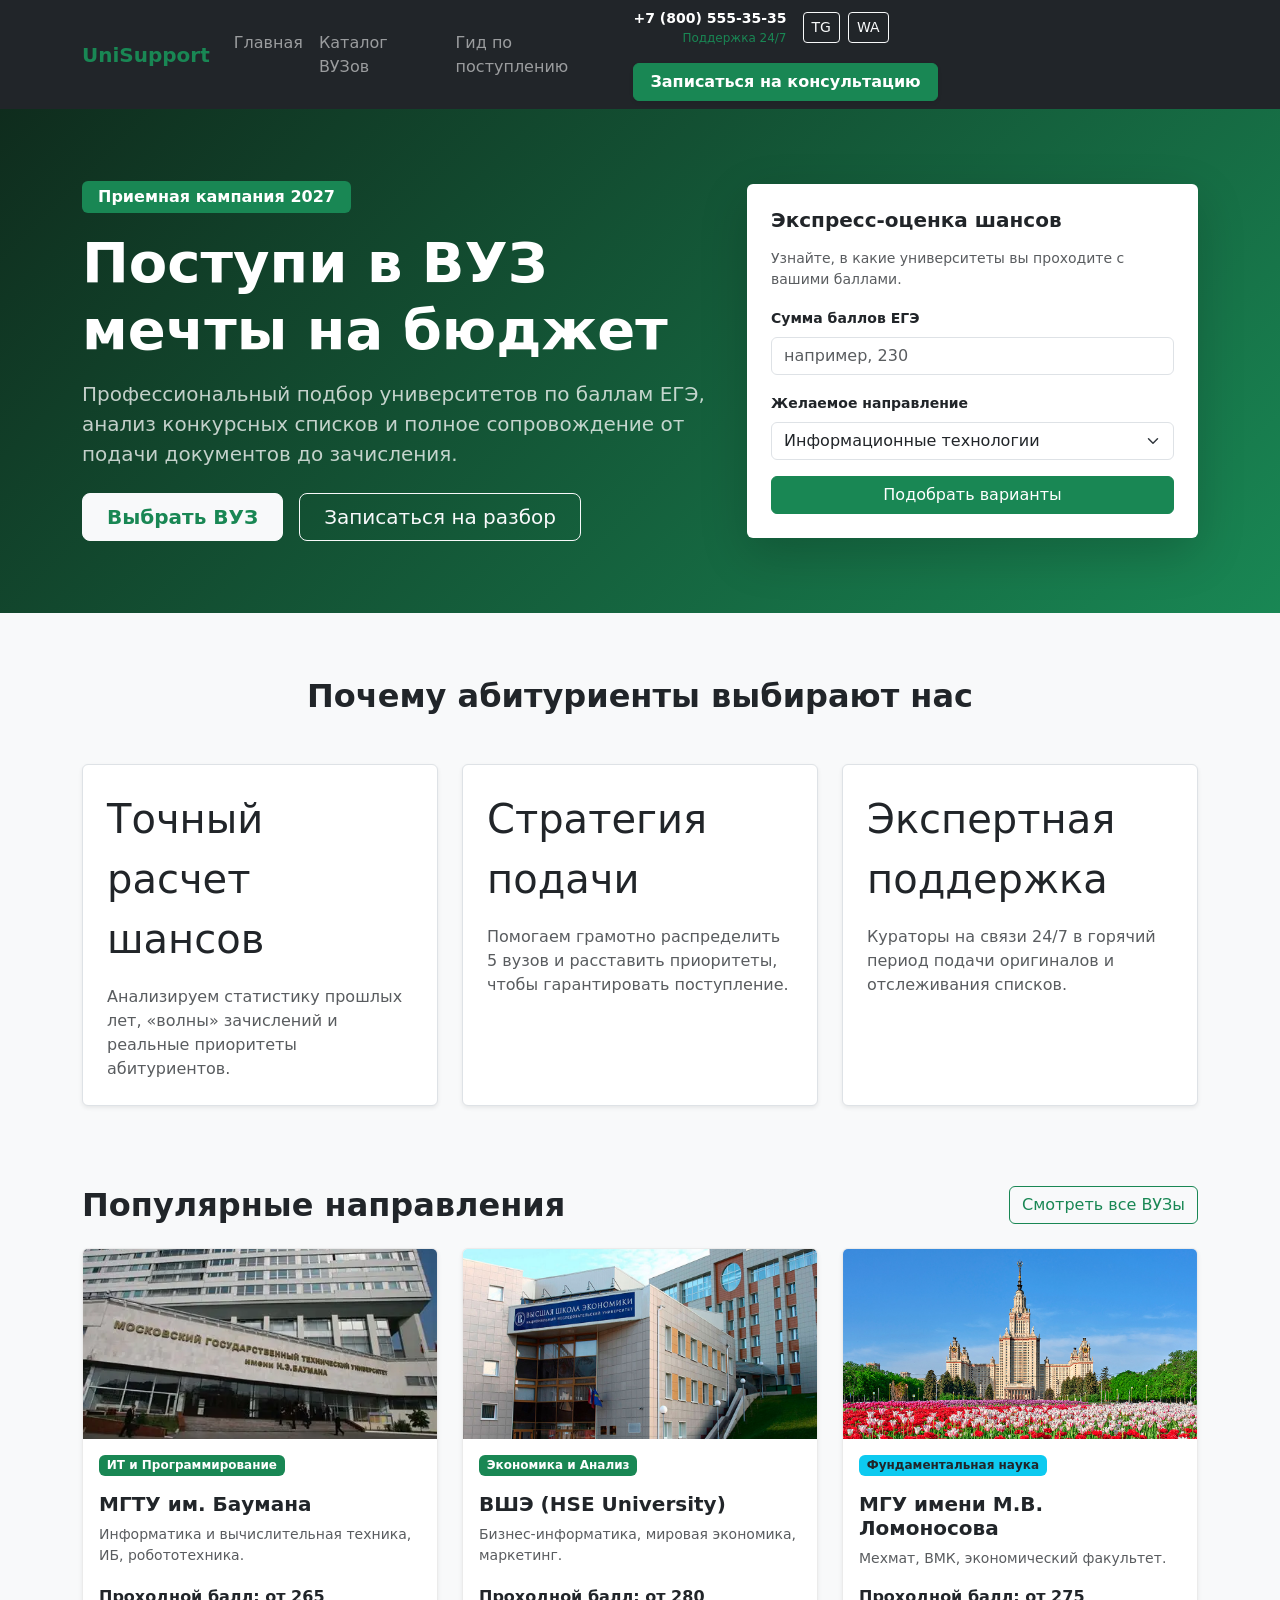
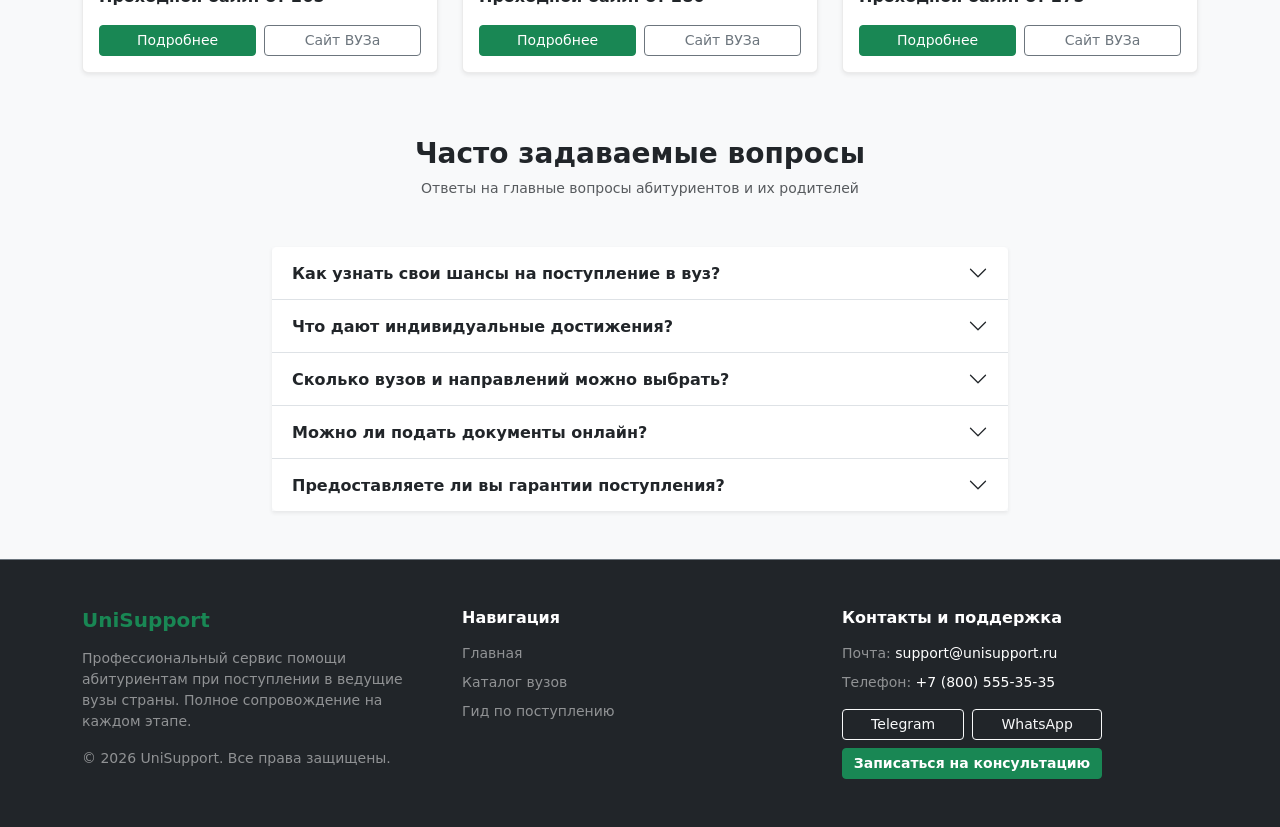
==== commit bac52897: "footer" ====
--- a/index.html
+++ b/index.html
@@ -58,7 +58,7 @@
     <div class="container py-4">
       <div class="row align-items-center g-4">
         <div class="col-12 col-lg-7">
-          <span class="badge bg-success mb-3 px-3 py-2 fs-6">Приемная кампания 2026</span>
+          <span class="badge bg-success mb-3 px-3 py-2 fs-6">Приемная кампания 2027</span>
           <h1 class="display-4 fw-bold mb-3">Поступи в ВУЗ мечты на бюджет</h1>
           <p class="lead mb-4 opacity-75">
             Профессиональный подбор университетов по баллам ЕГЭ, анализ конкурсных списков и полное сопровождение от подачи документов до зачисления.
@@ -304,7 +304,7 @@
               <a href="https://t.me/unisupport" target="_blank" class="btn btn-outline-light btn-sm flex-fill">Telegram</a>
               <a href="https://whatsapp.com" target="_blank" class="btn btn-outline-light btn-sm flex-fill">WhatsApp</a>
             </div>
-            <a href="order.html" class="btn btn-success btn-sm w-100 fw-bold">Записаться</a>
+            <a href="order.html" class="btn btn-success btn-sm w-100 fw-bold">Записаться на консультацию</a>
           </div>
         </div>
 
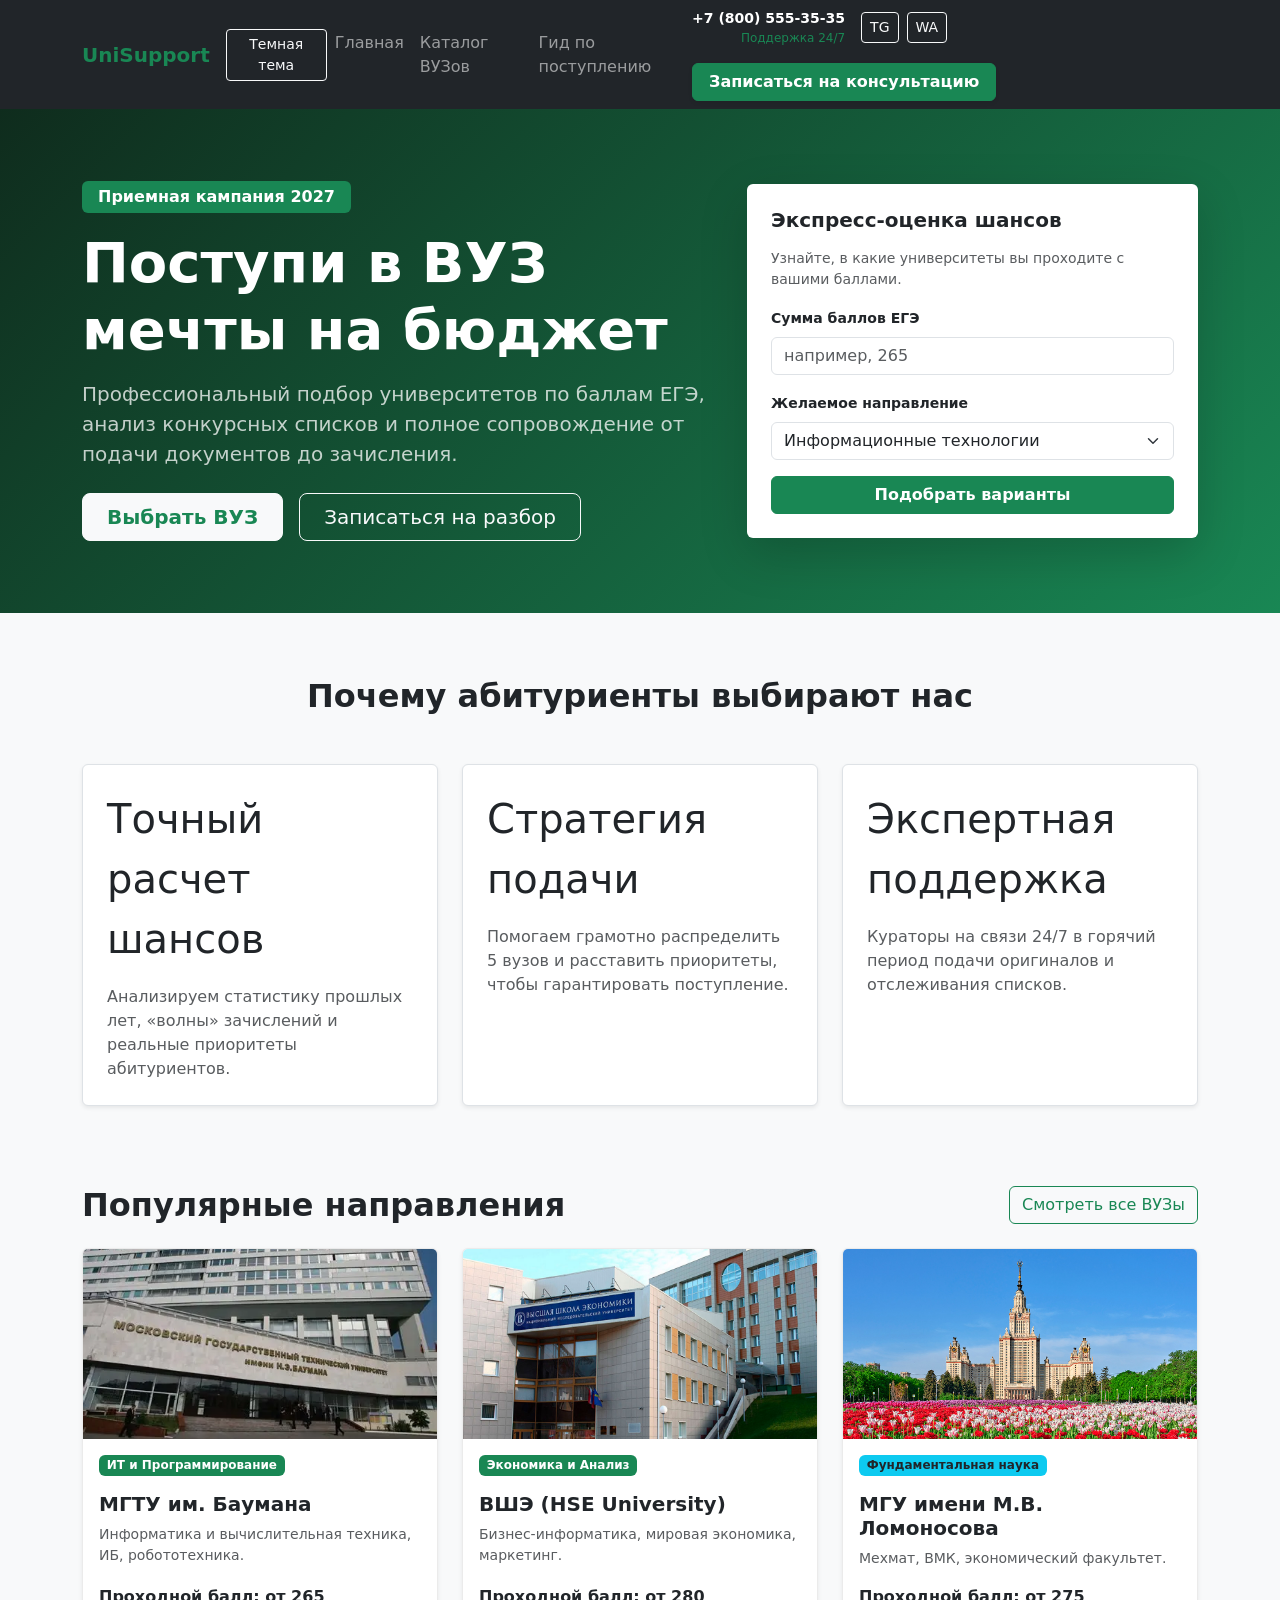
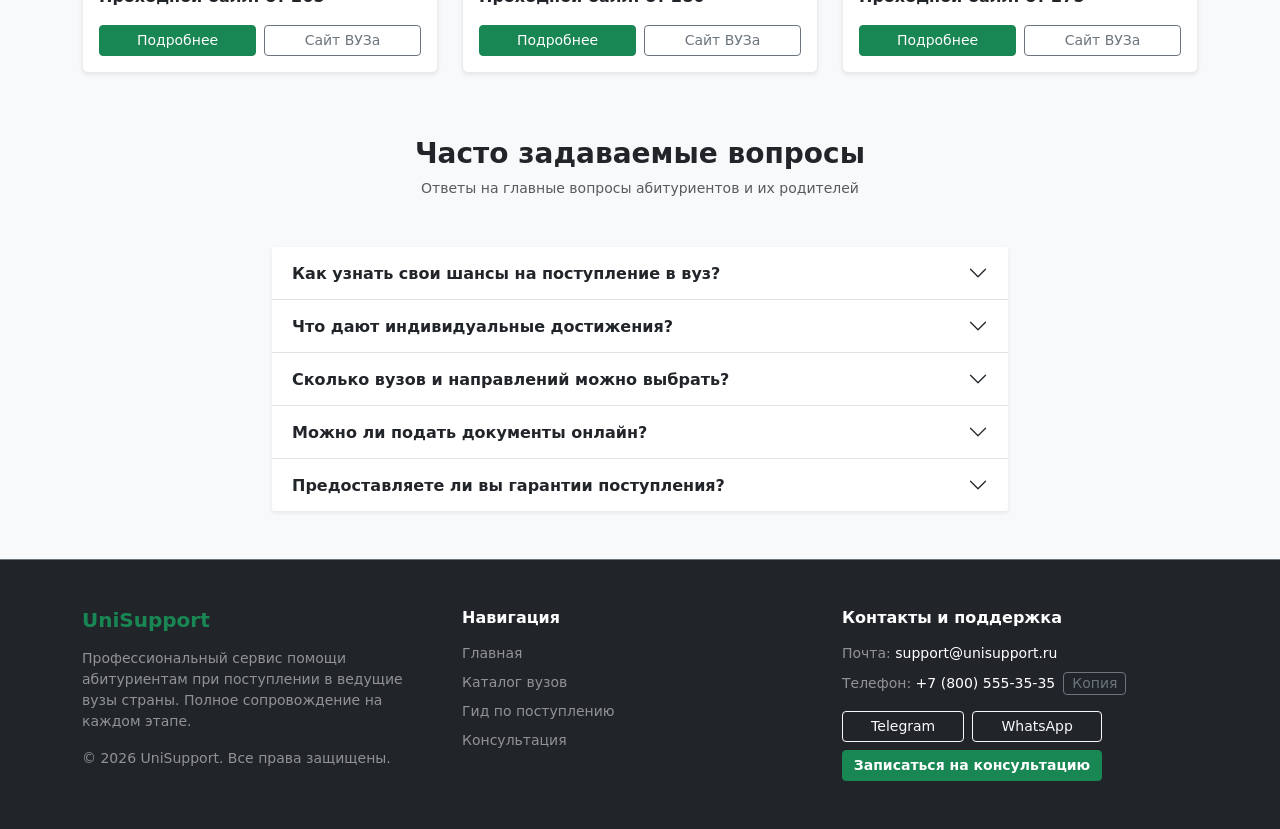
==== commit 8632730a: "features" ====
--- a/index.html
+++ b/index.html
@@ -17,6 +17,9 @@
   <nav class="navbar navbar-expand-lg navbar-dark bg-dark sticky-top">
   <div class="container">
     <a class="navbar-brand fw-bold text-success" href="index.html">UniSupport</a>
+    <button id="themeToggle" class="btn btn-outline-light btn-sm" type="button" title="Сменить тему">
+  Темная тема
+</button>
 
     <button
       class="navbar-toggler"
@@ -53,7 +56,7 @@
     </div>
   </div>
 </nav>
-  <!-- Hero-блок -->
+<!-- Hero-блок -->
   <header class="site-header-custom text-white py-5">
     <div class="container py-4">
       <div class="row align-items-center g-4">
@@ -68,28 +71,36 @@
             <a class="btn btn-outline-light btn-lg px-4" href="order.html">Записаться на разбор</a>
           </div>
         </div>
+        
+        <!-- Правая колонка с интерактивным калькулятором -->
         <div class="col-12 col-lg-5">
           <div class="p-4 bg-white text-dark rounded shadow-lg">
             <h3 class="h5 fw-bold mb-3">Экспресс-оценка шансов</h3>
             <p class="text-muted small">Узнайте, в какие университеты вы проходите с вашими баллами.</p>
-            <form action="catalog.html" method="GET">
+            
+            <!-- Интерактивная форма калькулятора -->
+            <form id="expressCalcForm">
               <div class="mb-3">
-                <label for="ege-score" class="form-label small fw-bold">Сумма баллов ЕГЭ</label>
-                <input type="number" class="form-control" id="ege-score" placeholder="например, 230" required>
+                <label for="egeScoreInput" class="form-label small fw-bold">Сумма баллов ЕГЭ</label>
+                <input type="number" class="form-control" id="egeScoreInput" placeholder="например, 265" min="100" max="310" required>
               </div>
               <div class="mb-3">
-                <label for="direction" class="form-label small fw-bold">Желаемое направление</label>
-                <select class="form-select" id="direction">
-                  <option selected>Информационные технологии</option>
-                  <option>Экономика и управление</option>
-                  <option>Инженерия и точные науки</option>
-                  <option>Медицина</option>
+                <label for="directionSelect" class="form-label small fw-bold">Желаемое направление</label>
+                <select class="form-select" id="directionSelect">
+                  <option value="it">Информационные технологии</option>
+                  <option value="engineering">Инженерия и точные науки</option>
+                  <option value="economics">Экономика и управление</option>
                 </select>
               </div>
-              <button type="submit" class="btn btn-success w-100">Подобрать варианты</button>
+              <button type="submit" class="btn btn-success w-100 fw-bold">Подобрать варианты</button>
             </form>
-          </div>
-        </div>
+
+            <!-- Блок для вывода результатов калькулятора (скрыт по умолчанию) -->
+            <div id="calcResult" class="mt-3 d-none"></div>
+
+          </div>
+        </div>
+
       </div>
     </div>
   </header>
@@ -271,31 +282,36 @@
       <div class="row g-4 align-items-start">
         
         <!-- Колонка 1: О проекте и копирайт -->
-<div class="col-12 col-md-4">
-  <h5 class="text-success fw-bold mb-3">UniSupport</h5>
-  <p class="text-white-50 small mb-3">
-    Профессиональный сервис помощи абитуриентам при поступлении в ведущие вузы страны. Полное сопровождение на каждом этапе.
-  </p>
-  <p class="text-white-50 small mb-0">&copy; 2026 UniSupport. Все права защищены.</p>
-</div>
-
-        <!-- Колонка 2: Навигация (названия пунктов полностью совпадают с верхним меню) -->
+        <div class="col-12 col-md-4">
+          <h5 class="text-success fw-bold mb-3">UniSupport</h5>
+          <p class="text-white-50 small mb-3">
+            Профессиональный сервис помощи абитуриентам при поступлении в ведущие вузы страны. Полное сопровождение на каждом этапе.
+          </p>
+          <p class="text-white-50 small mb-0">&copy; 2026 UniSupport. Все права защищены.</p>
+        </div>
+
+        <!-- Колонка 2: Навигация (включает все 4 страницы сайта) -->
         <div class="col-12 col-md-4">
           <h5 class="fw-bold mb-3 h6">Навигация</h5>
           <ul class="list-unstyled small mb-0">
             <li class="mb-2"><a class="text-white-50 text-decoration-none" href="index.html">Главная</a></li>
             <li class="mb-2"><a class="text-white-50 text-decoration-none" href="catalog.html">Каталог вузов</a></li>
             <li class="mb-2"><a class="text-white-50 text-decoration-none" href="guide.html">Гид по поступлению</a></li>
+            <li class="mb-2"><a class="text-white-50 text-decoration-none" href="order.html">Консультация</a></li>
           </ul>
         </div>
 
-        <!-- Колонка 3: Контакты, мессенджеры и аккуратная кнопка записи -->
         <!-- Колонка 3: Контакты, мессенджеры и аккуратная кнопка записи -->
         <div class="col-12 col-md-4">
           <h5 class="fw-bold mb-3 h6">Контакты и поддержка</h5>
           <ul class="list-unstyled small text-white-50 mb-3">
-            <li class="mb-2">Почта: <a href="mailto:support@unisupport.ru" class="text-white text-decoration-none">support@unisupport.ru</a></li>
-            <li class="mb-2">Телефон: <a href="tel:78005553535" class="text-white text-decoration-none">+7 (800) 555-35-35</a></li>
+            <li class="mb-2">Почта: <a href="https://mail.google.com/mail/?view=cm&fs=1&to=support@unisupport.ru&su=Консультация%20по%20поступлению" target="_blank" class="text-white text-decoration-none">support@unisupport.ru</a></li>
+           <li class="mb-2 d-flex align-items-center gap-2">
+  <span>Телефон: <span class="text-white">+7 (800) 555-35-35</span></span>
+  <button type="button" class="btn btn-outline-secondary btn-sm py-0 px-2" onclick="copyPhone(this)" title="Скопировать номер">
+    Копия
+  </button>
+</li>
           </ul>
           
           <!-- Блок мессенджеров в ряд + кнопка записи на всю их ширину снизу -->
@@ -310,10 +326,10 @@
 
       </div>
     </div>
-  </footer>
-
+</footer>
+<script src="js/app.js"></script>
   <script
     src="https://cdn.jsdelivr.net/npm/bootstrap@5.3.3/dist/js/bootstrap.bundle.min.js">
   </script>
 </body>
-</html>
+</html>
--- a/css/custom.css
+++ b/css/custom.css
@@ -56,4 +56,51 @@
   max-height: 100%;
   max-width: 100%;
   object-fit: contain;
+}
+/* Адаптация жестких классов Bootstrap под темную тему */
+[data-bs-theme="dark"] body {
+  background-color: #121416 !important;
+  color: #f8f9fa !important;
+}
+
+[data-bs-theme="dark"] .bg-white,
+[data-bs-theme="dark"] .bg-light {
+  background-color: #212529 !important;
+  color: #f8f9fa !important;
+}
+
+[data-bs-theme="dark"] .card,
+[data-bs-theme="dark"] .accordion-item,
+[data-bs-theme="dark"] .accordion-button {
+  background-color: #1e2125 !important;
+  color: #f8f9fa !important;
+  border-color: #343a40 !important;
+}
+
+[data-bs-theme="dark"] .text-dark {
+  color: #f8f9fa !important;
+}
+
+[data-bs-theme="dark"] .text-muted {
+  color: #adb5bd !important;
+}
+
+[data-bs-theme="dark"] .border {
+  border-color: #343a40 !important;
+}
+
+[data-bs-theme="dark"] .card-img-container {
+  background-color: #2b3035 !important;
+}
+/* Плавная анимация изменения темы для всех элементов сайта */
+body, 
+.card, 
+.navbar, 
+footer, 
+.accordion-item, 
+.accordion-button, 
+.form-control, 
+.form-select, 
+.btn {
+  transition: background-color 0.3s ease, color 0.3s ease, border-color 0.3s ease, box-shadow 0.3s ease;
 }
